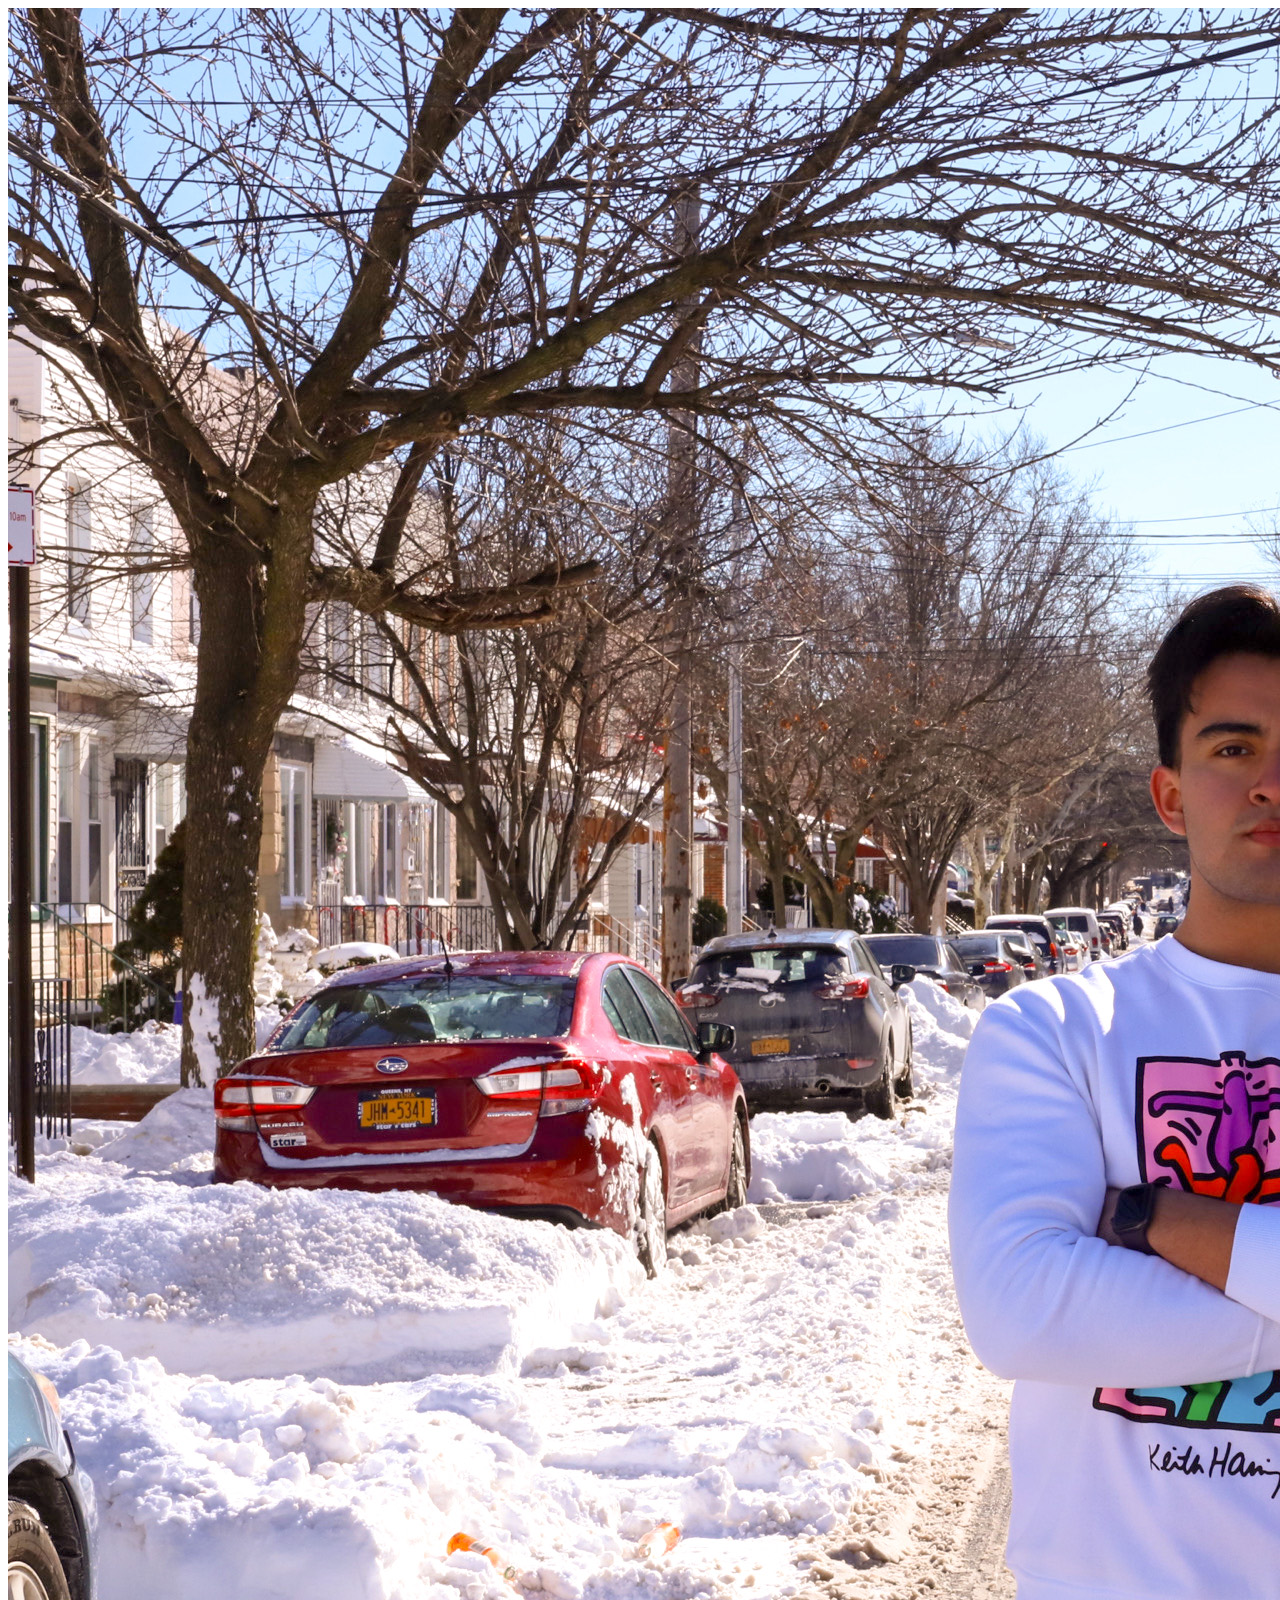
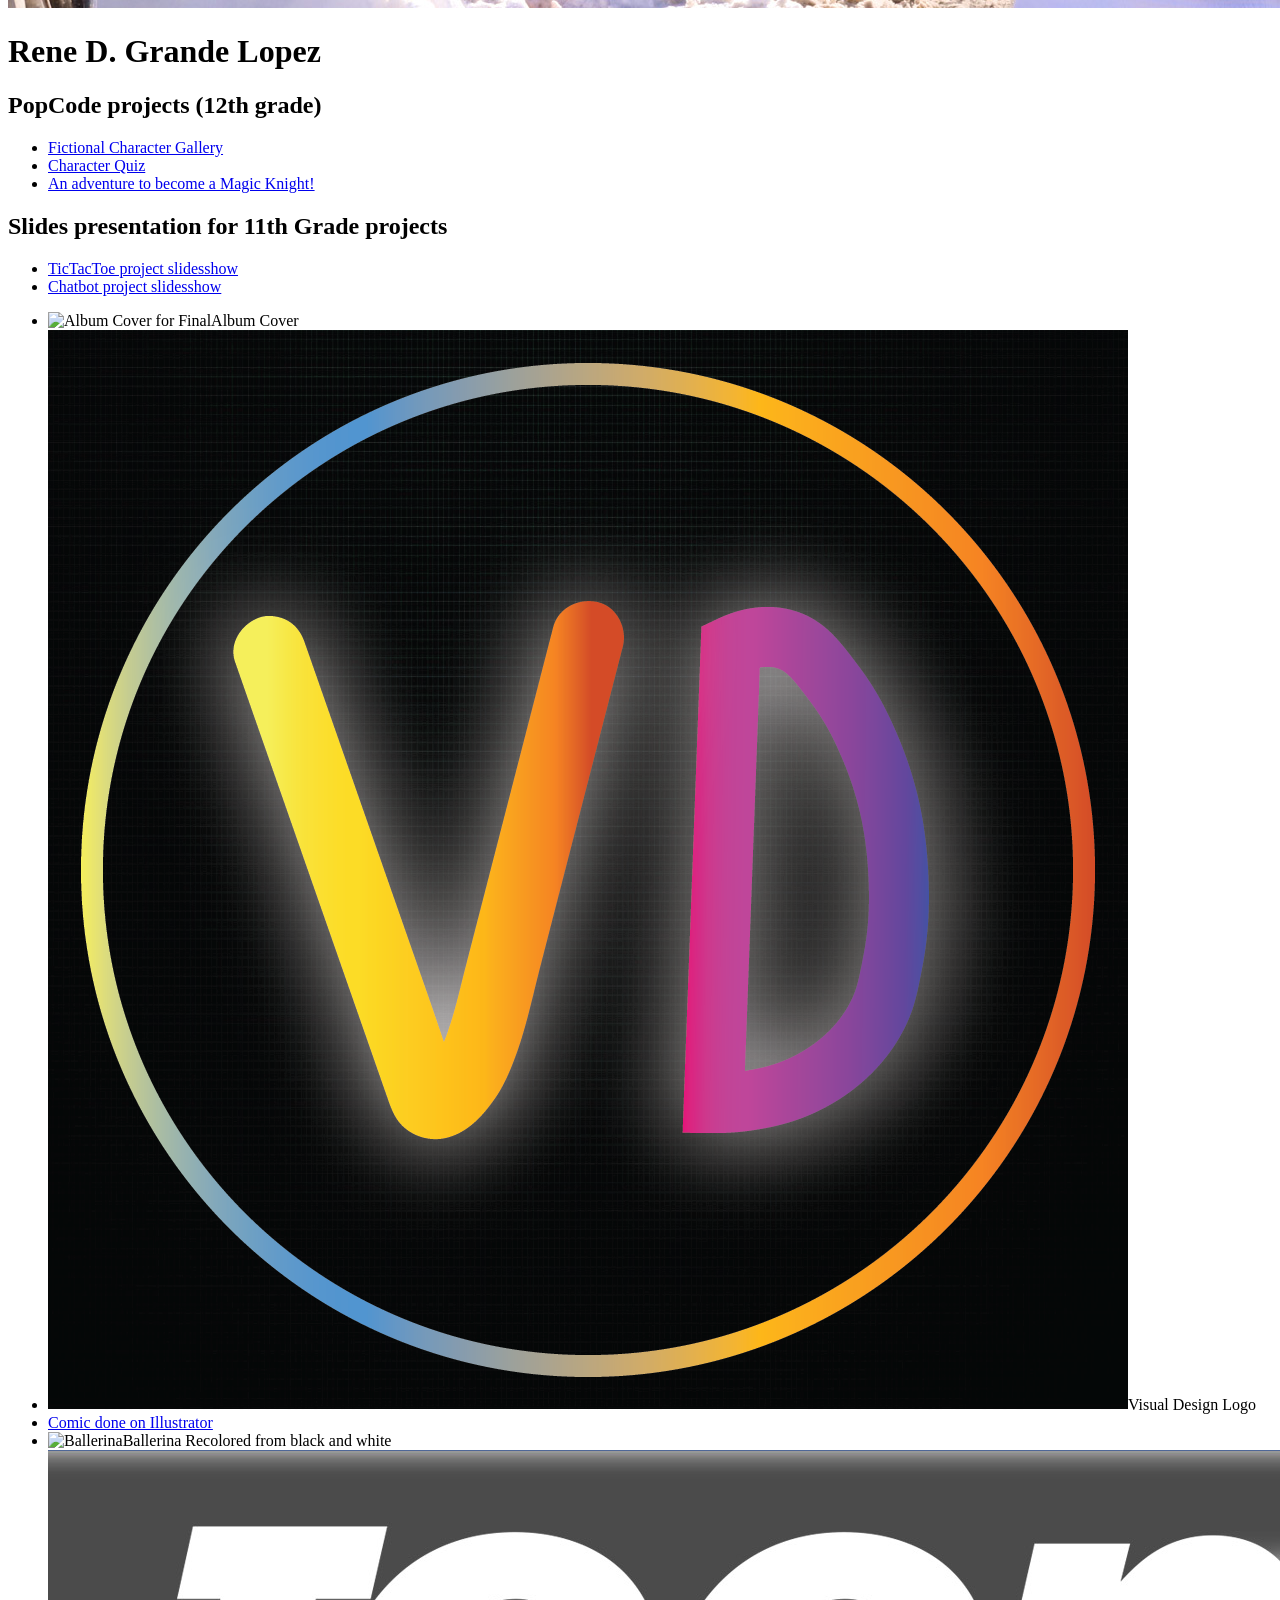
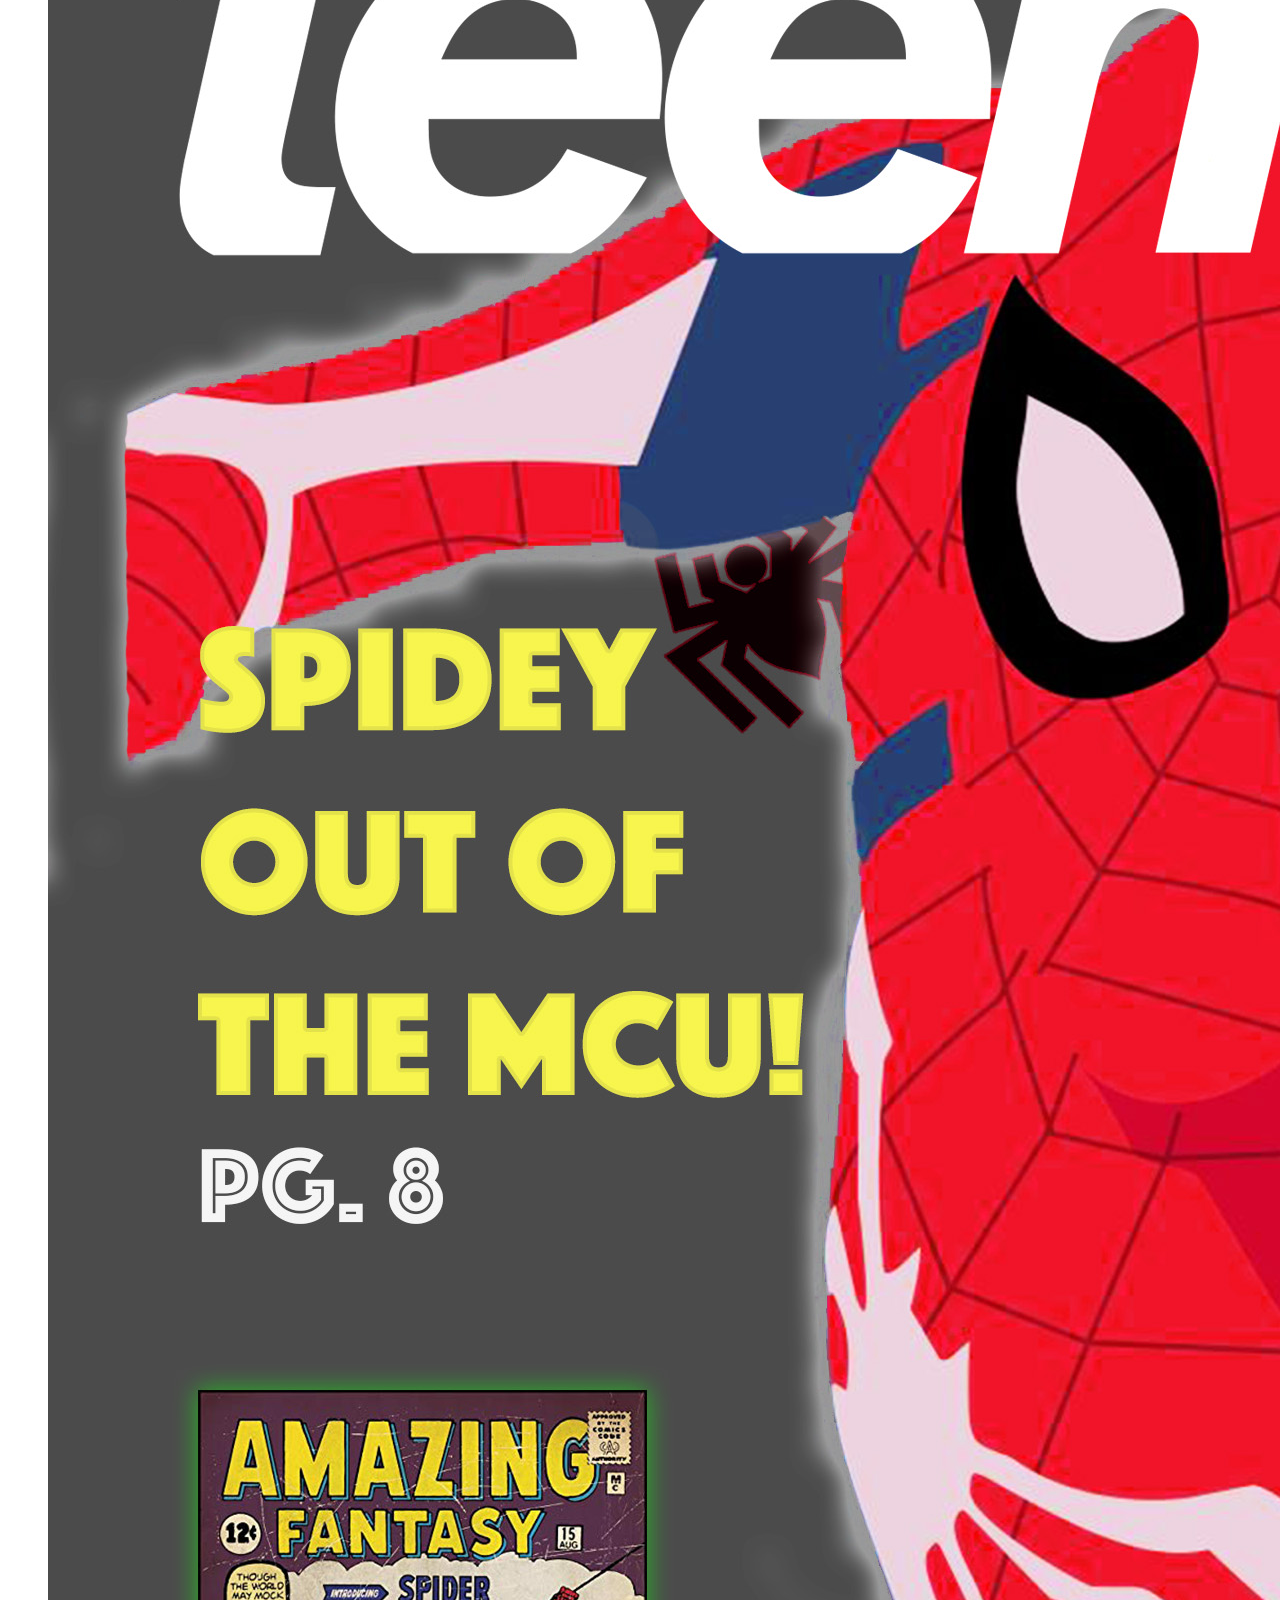
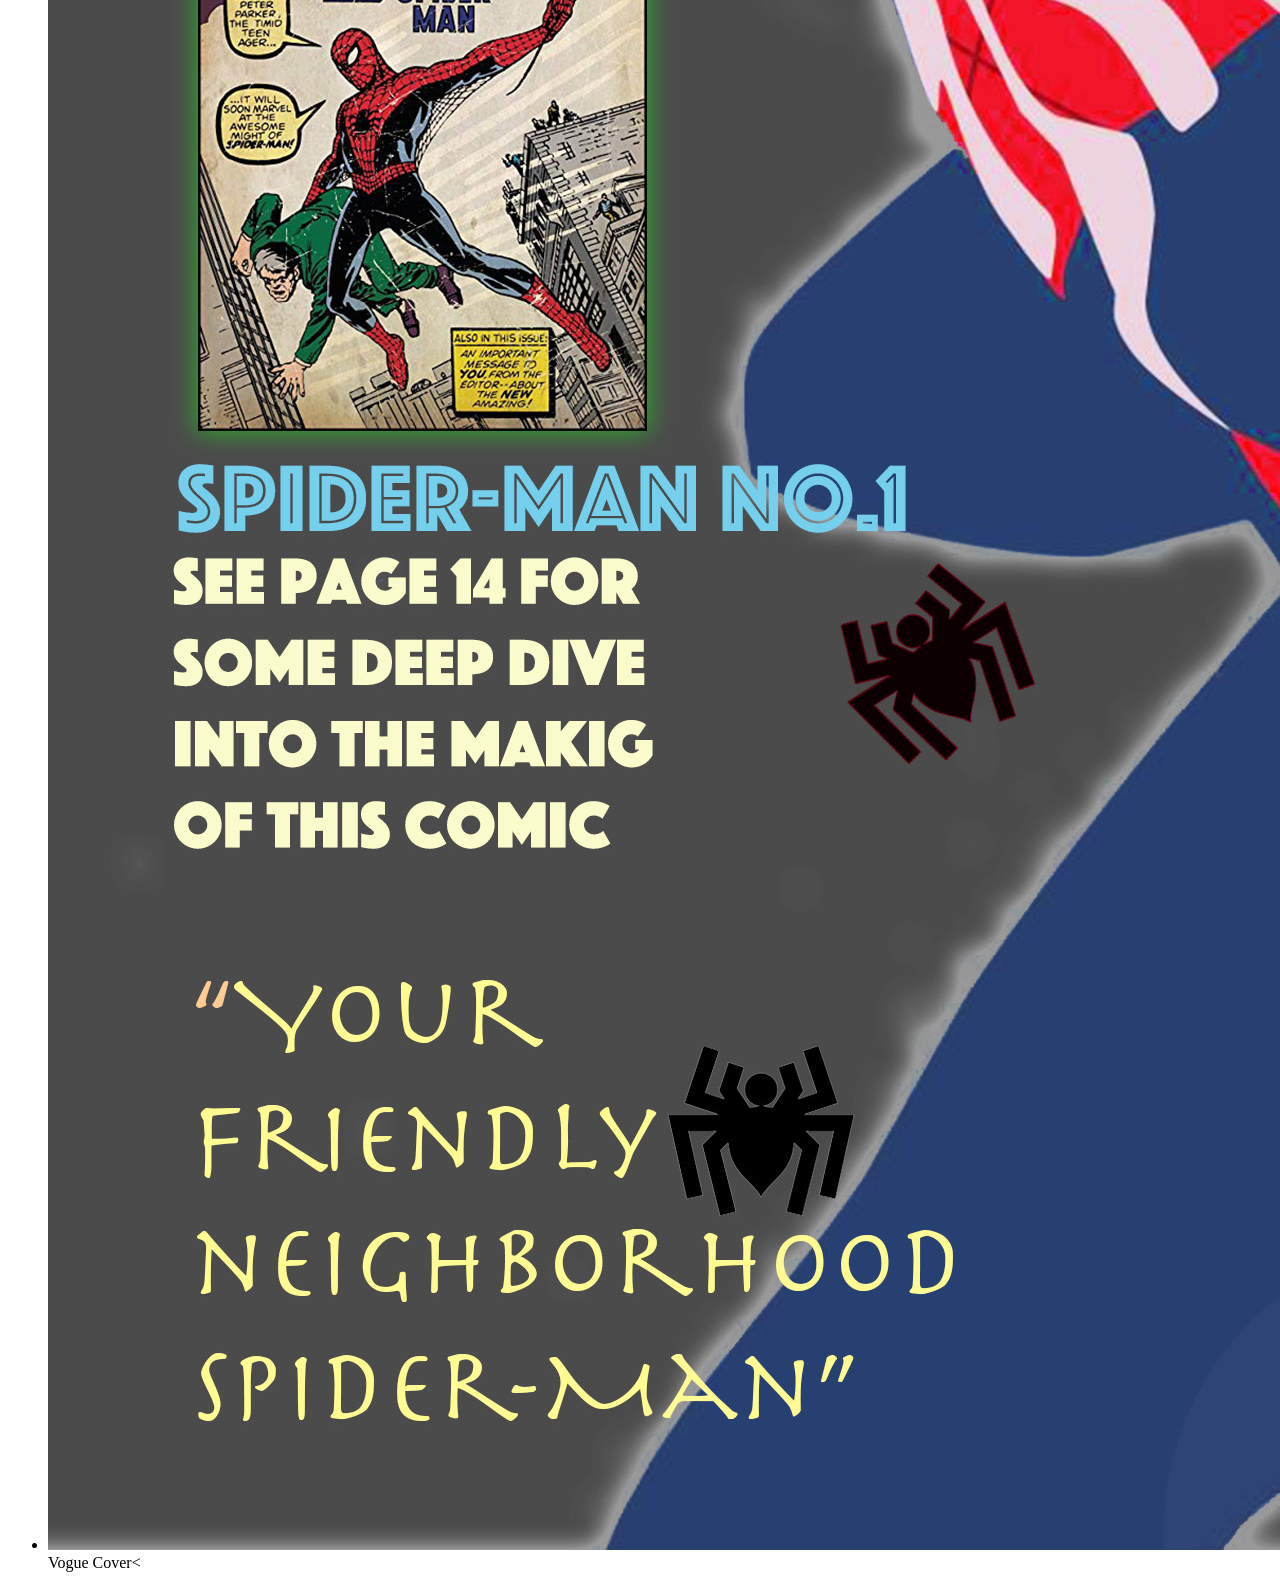
==== index.html @ 525f1979 "Update index.html" ====
<!DOCTYPE html>
<html>
    <head>
        <title>Rene's Page</title>
    </head>
    <body>
    <img src="mepicture.jpg" alt="Profile Picture" title="Rene's Profile picture">
    <h1 class="name" >Rene D. Grande Lopez</h1>
        
    <h2 class="title"> PopCode projects (12th grade)</h2>
        <ul class="senior">
        <li><a class="characterga" href="https://renegra.github.io/Choose-yours" target="_blank">Fictional Character Gallery</a></li>
        <li><a class="quiz" href="https://renegra.github.io/Quiz" target="_blank" >Character Quiz</a></li>
        <li><a class="knight" href="https://renegra.github.io/Becoming-a-Magic-Knight" target="_blank">An adventure to become a Magic Knight!</a></li>
        </ul>
                <h2 class="title2"> Slides presentation for 11th Grade projects</h2>
        <ul class="junior">
            <li class="tictactoe"> <a href="https://docs.google.com/presentation/d/1_PvSkZu8YPKrfBCCKJByyESct7gOE3K5gCRawrXVl4o/edit#slide=id.p"> TicTacToe project slidesshow</a></li>
             <li class="chatbot"> <a href="https://docs.google.com/presentation/d/1r46-Fgymc89Pl5FHG8bIX-vIghypXhYqIQqaU1FU840/edit#slide=id.p"> Chatbot project slidesshow</a></li>
                </ul>
        
        <ul class="sophomore"> 
            <li class="albumco"> <img class="album" src="Final project.pdf" alt="Album Cover for Final" title="Album Cover">Album Cover</li>
            <li class="illustra"> <img class="album" src="Grande Rene Illustratior-01.png" alt="Illustrator Logo" title="Logo for Visual Design">Visual Design Logo</li>
            <li class="comic"> <a class="comicpdf" href="https://github.com/ReneGra/renegra.github.io/blob/main/GrandeReneComic.pdf">Comic done on Illustrator</a></li>
            <li class="ballerina"> <img class="balle" src="Grande_Rene_Ballerina.psd" alt="Ballerina" title="Ballerina recolor">Ballerina Recolored from black and white</li>
            <li class="vogue"> <img class="spidey" src="Grande_Rene_Draft1.jpg" alt="Spidey Cover" title="Vogue Cover">Vogue Cover<</li>    
            
    </body>
</html>
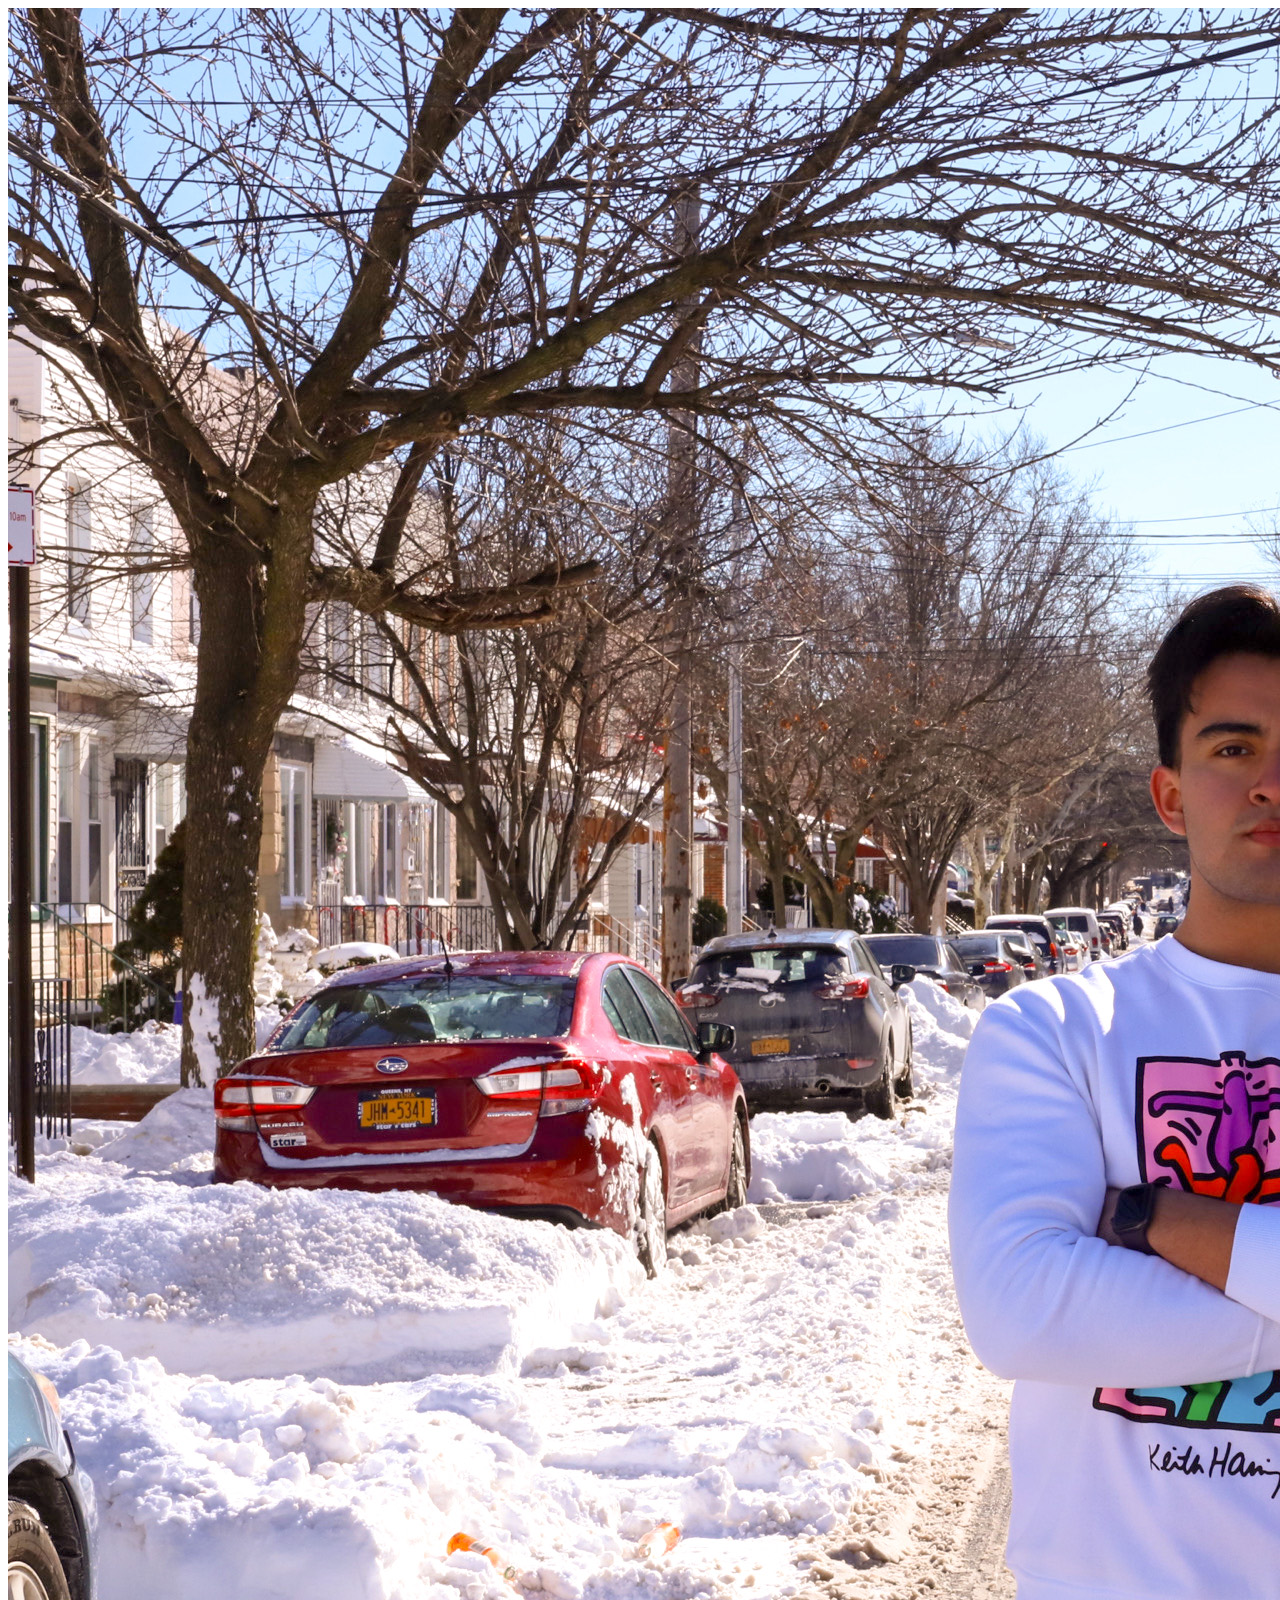
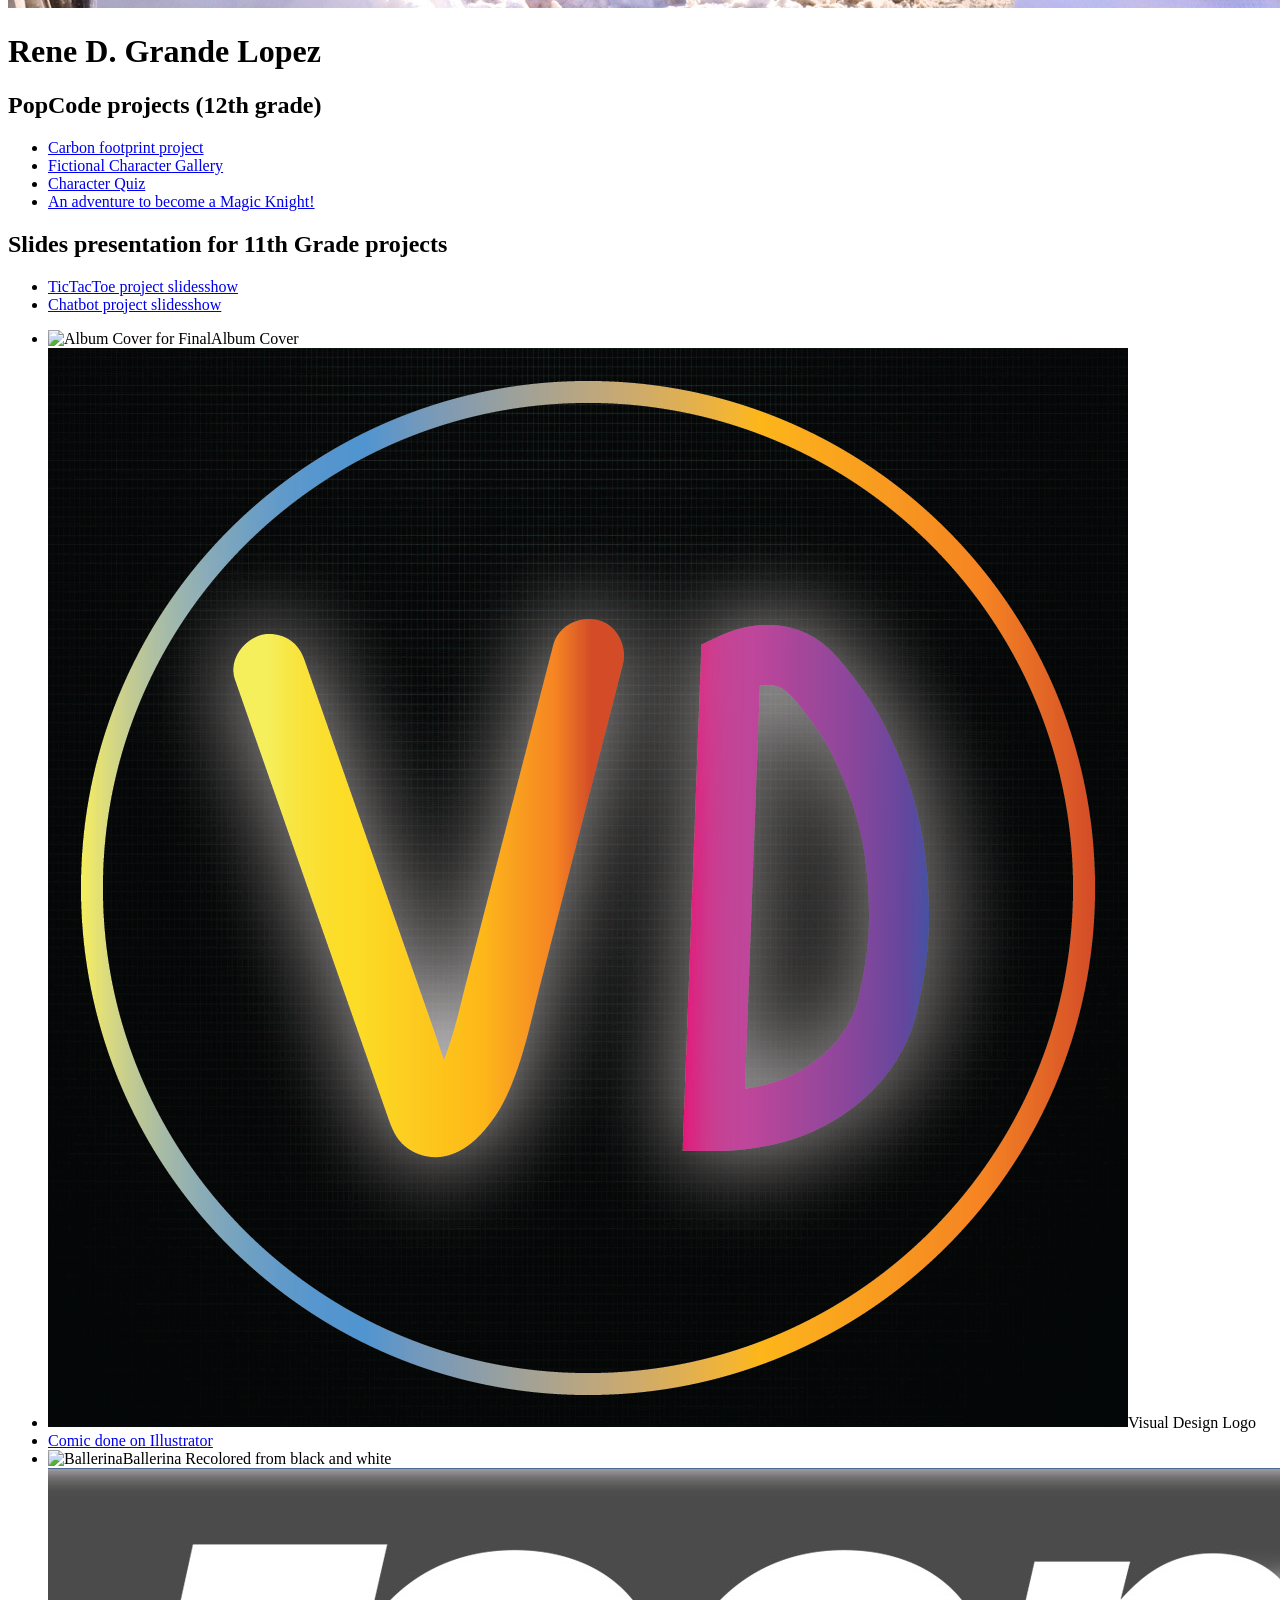
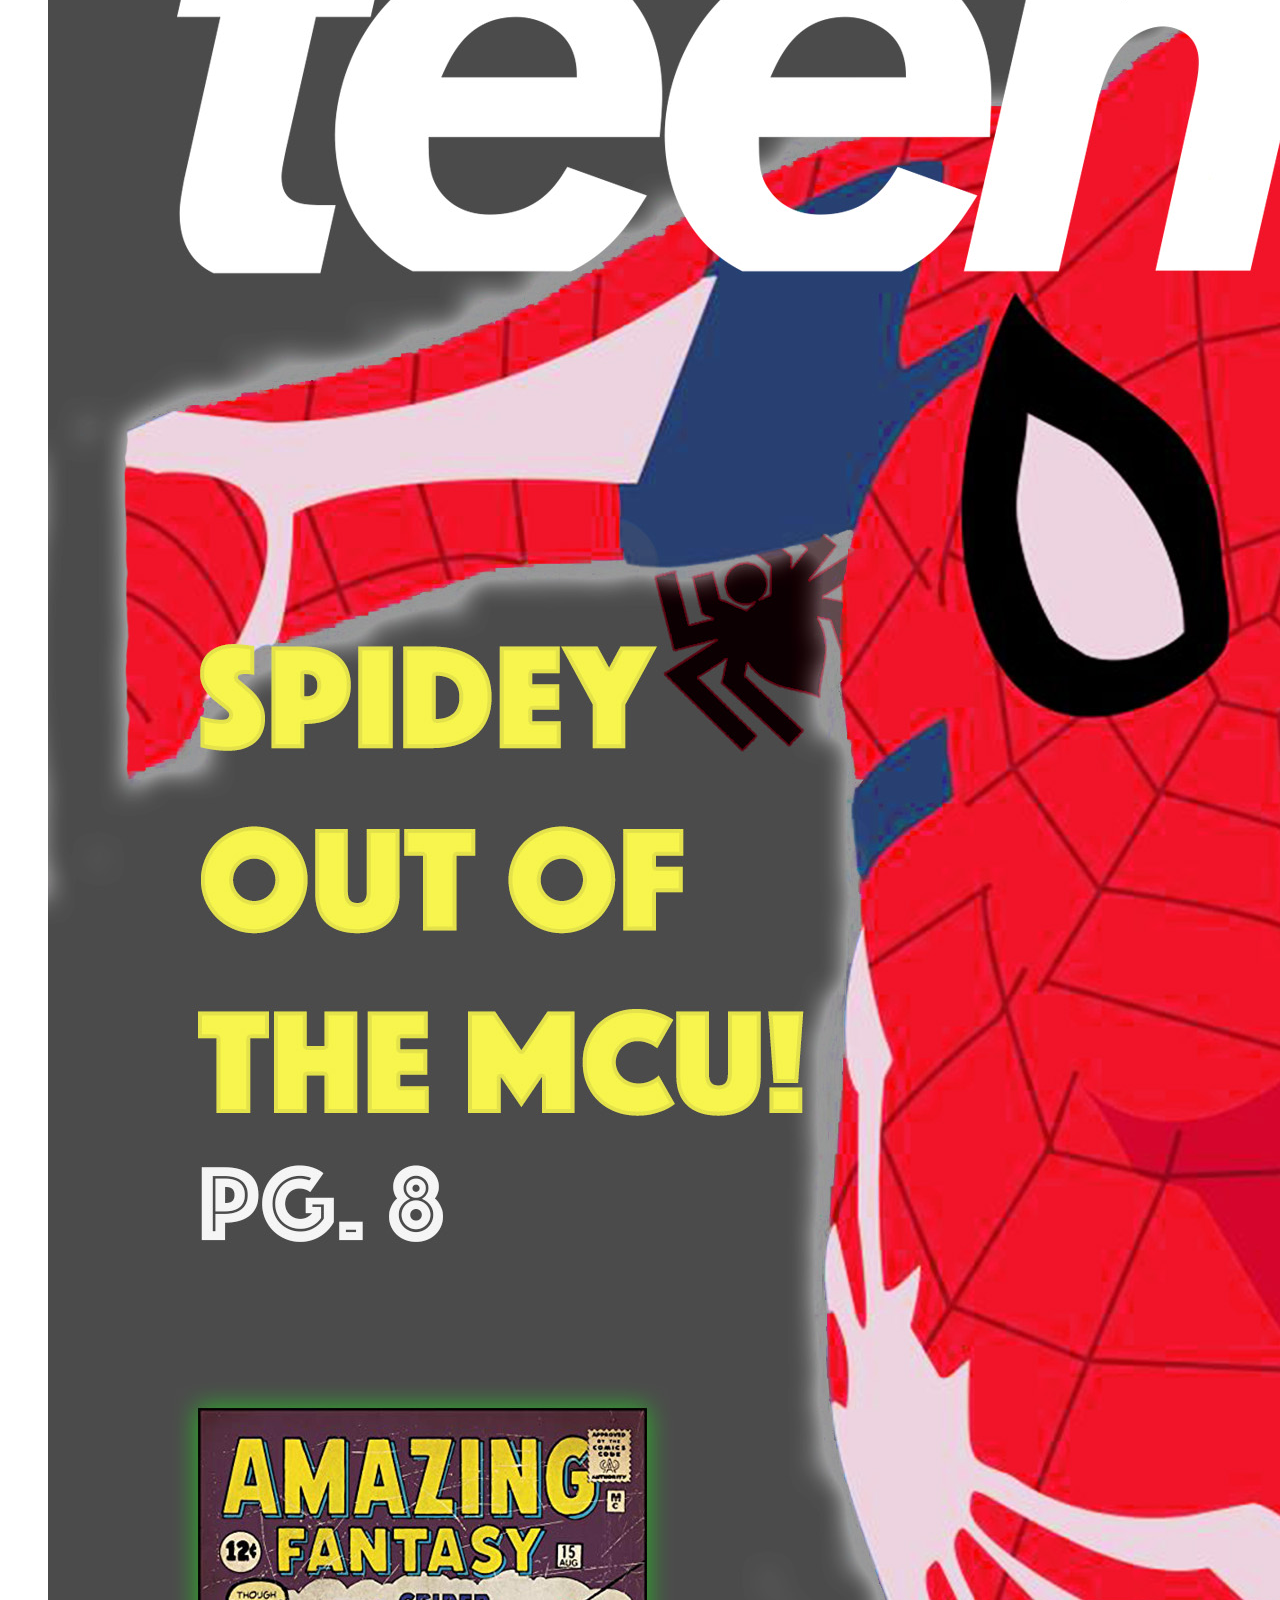
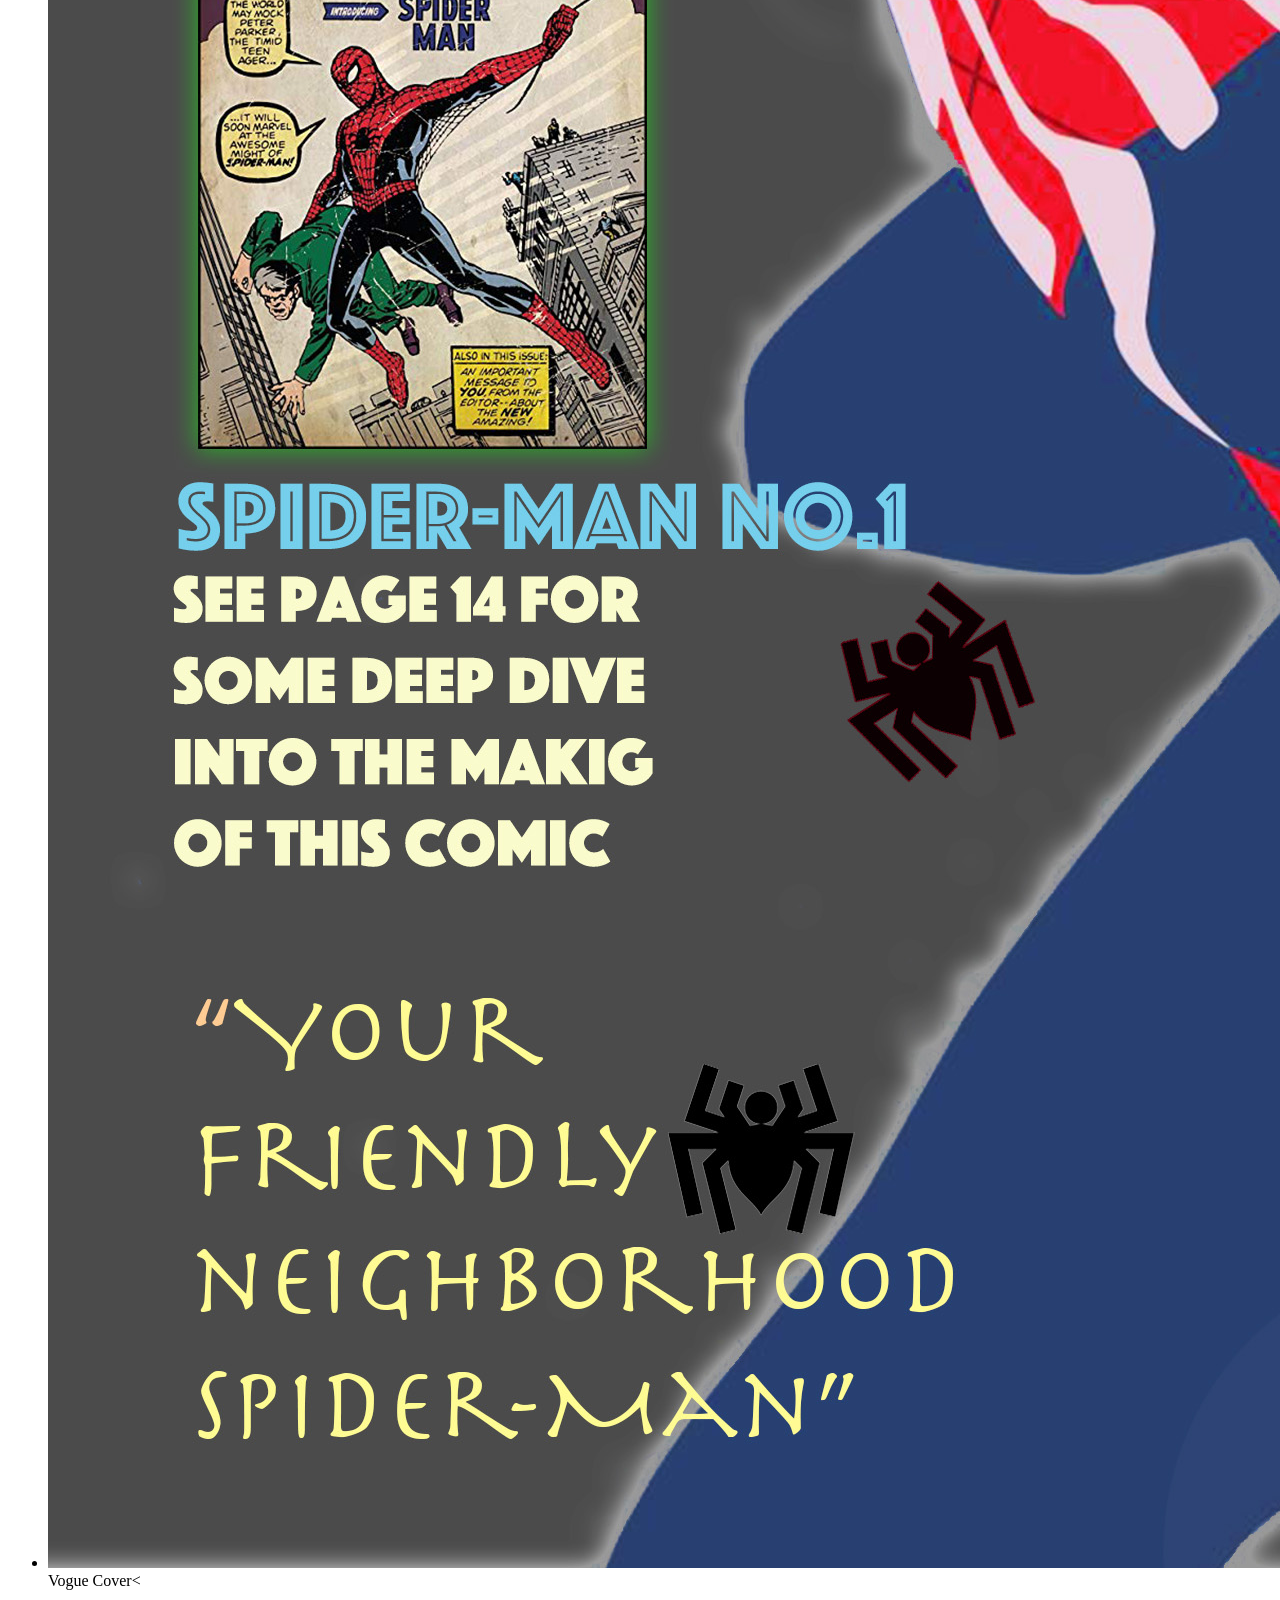
==== commit 1b7b9298: "Update index.html" ====
--- a/index.html
+++ b/index.html
@@ -10,6 +10,7 @@
         
     <h2 class="title"> PopCode projects (12th grade)</h2>
         <ul class="senior">
+        <li><a class="glitchmain" href="https://renegra.github.io/Glitch-Main" target="_blank">Carbon footprint project</a></li>
         <li><a class="characterga" href="https://renegra.github.io/Choose-yours" target="_blank">Fictional Character Gallery</a></li>
         <li><a class="quiz" href="https://renegra.github.io/Quiz" target="_blank" >Character Quiz</a></li>
         <li><a class="knight" href="https://renegra.github.io/Becoming-a-Magic-Knight" target="_blank">An adventure to become a Magic Knight!</a></li>
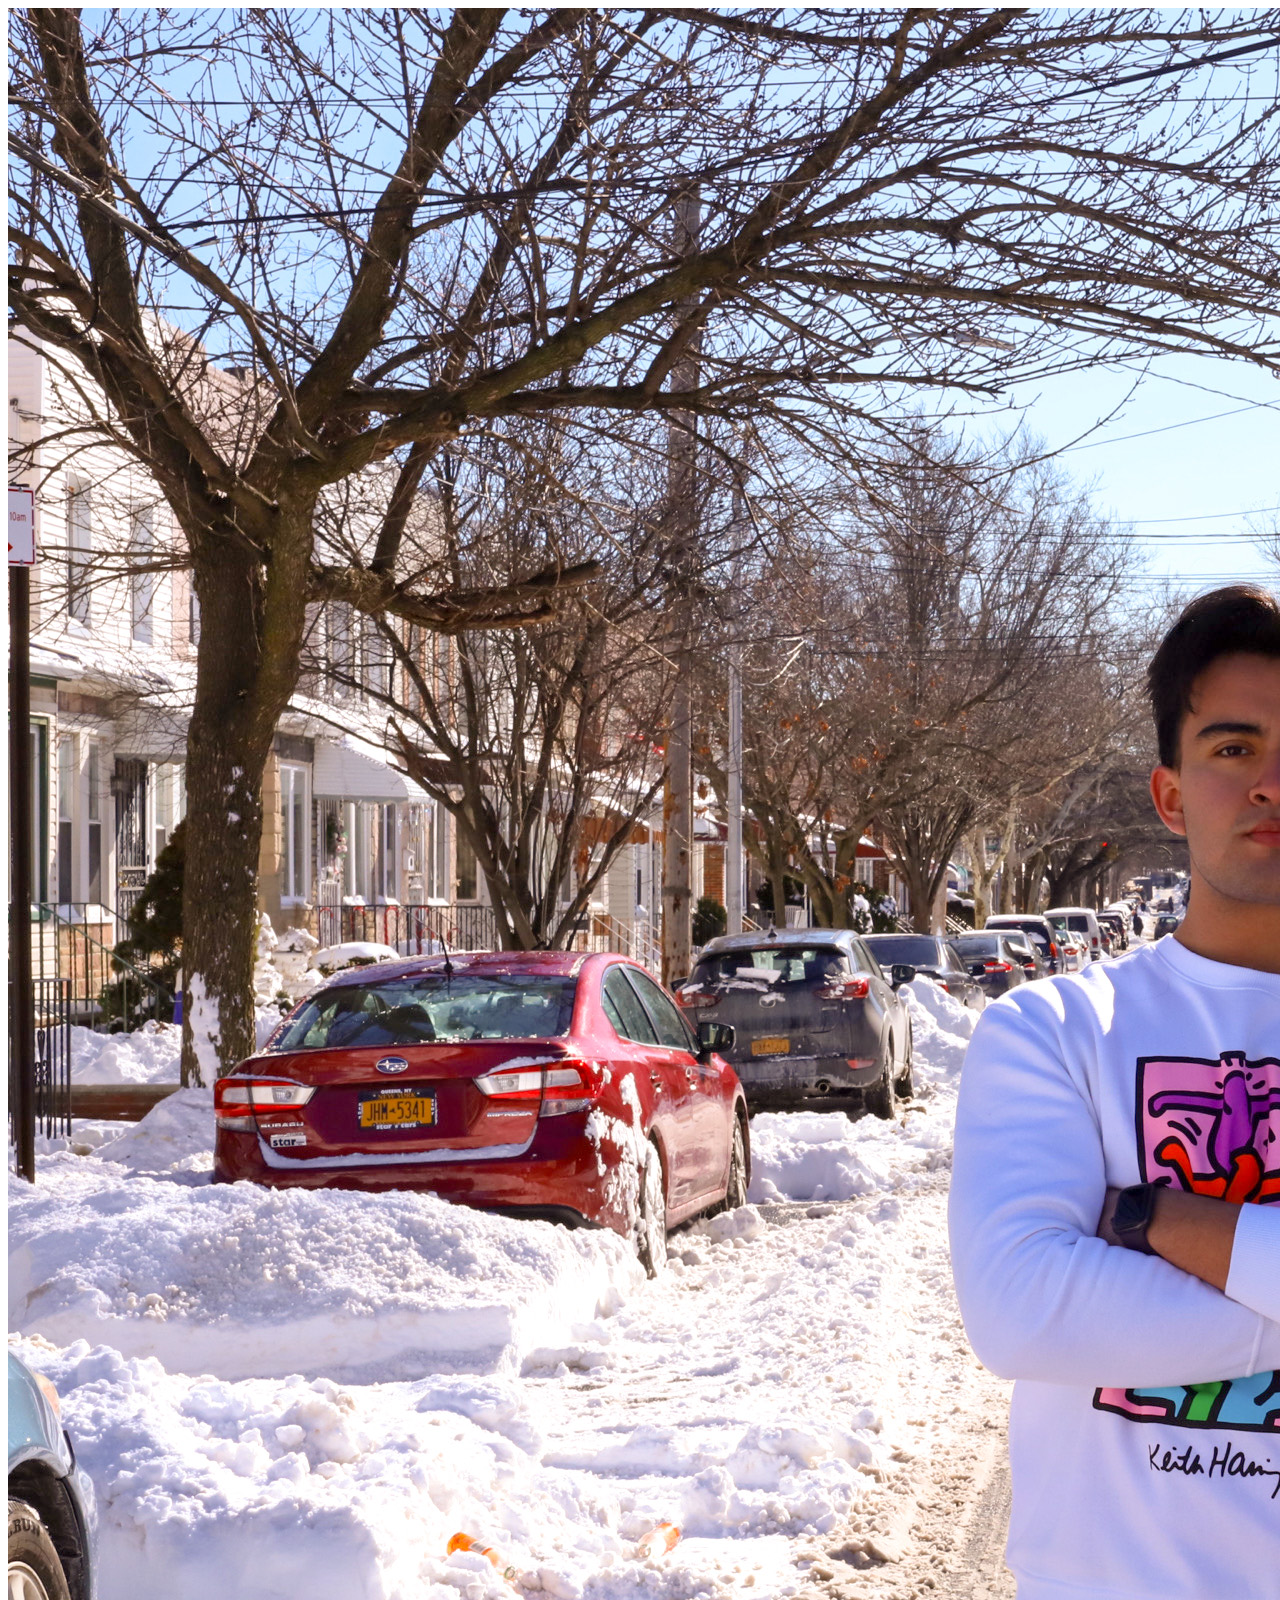
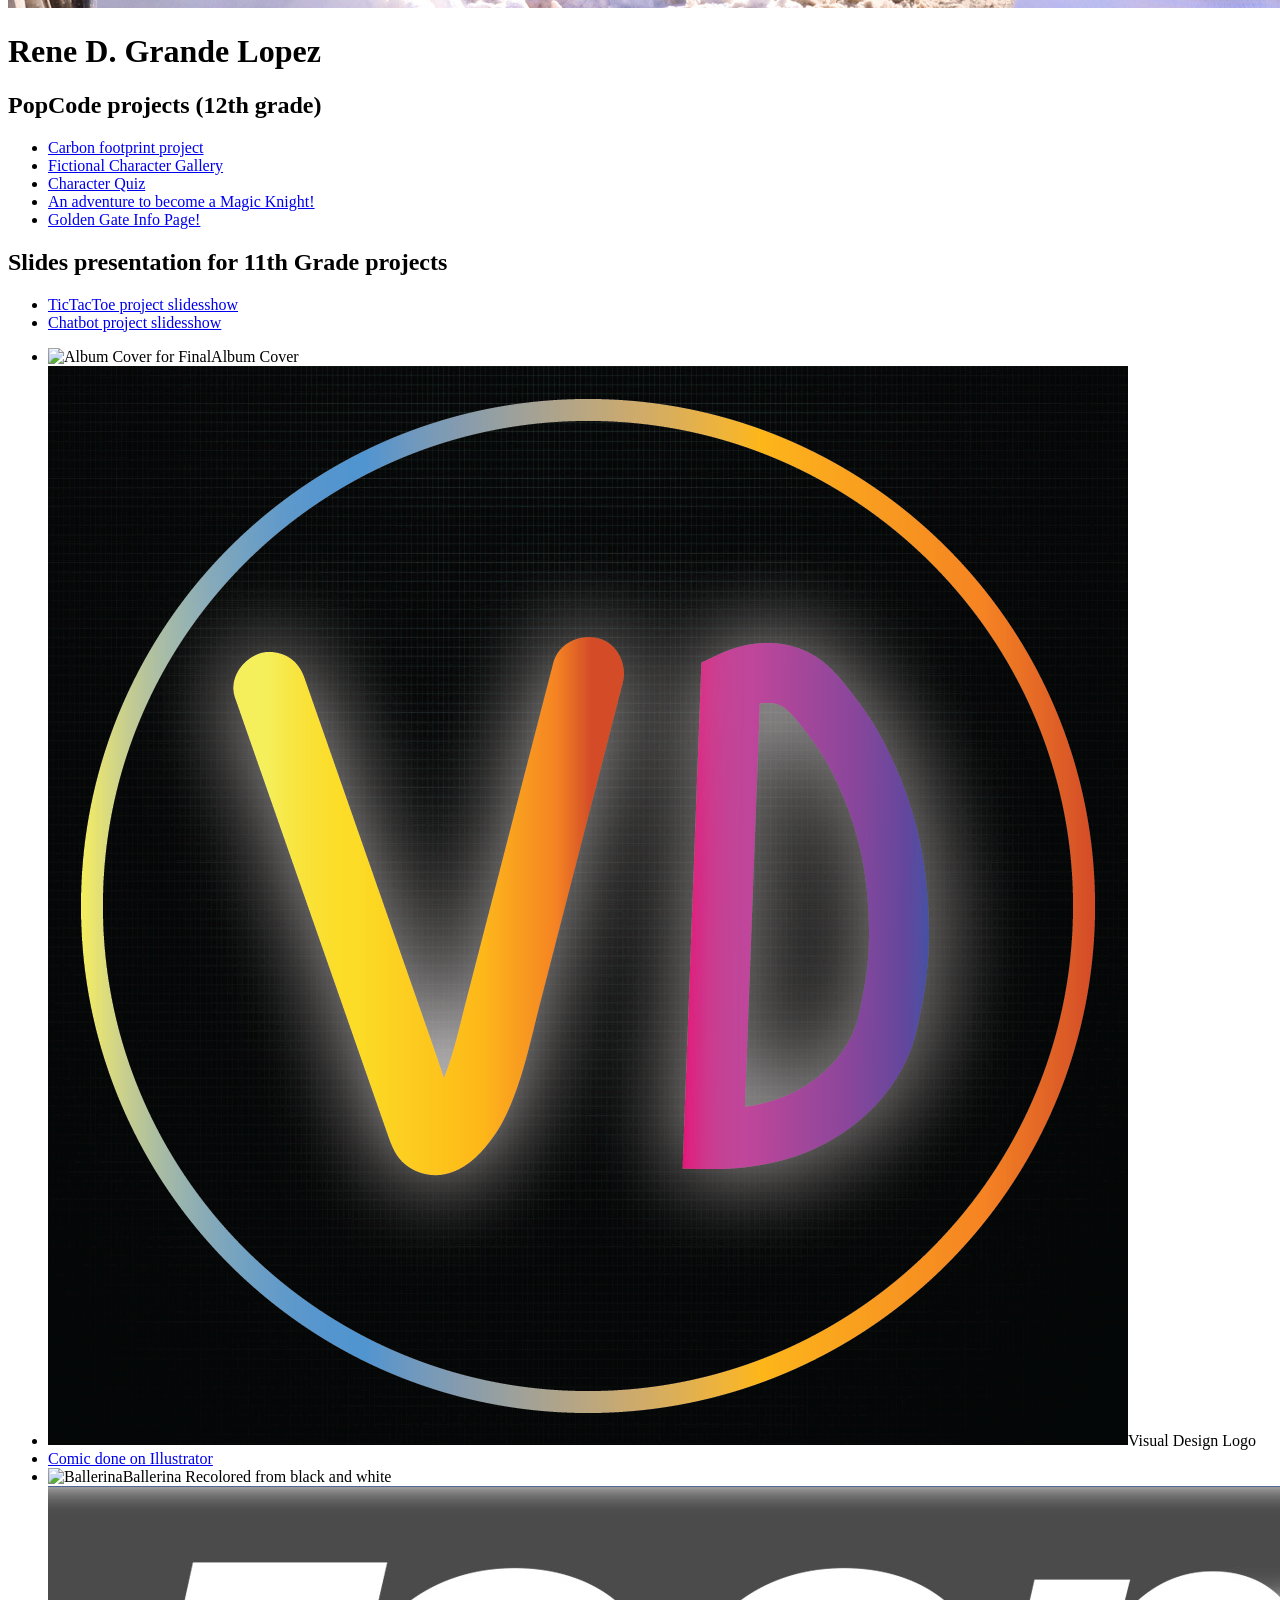
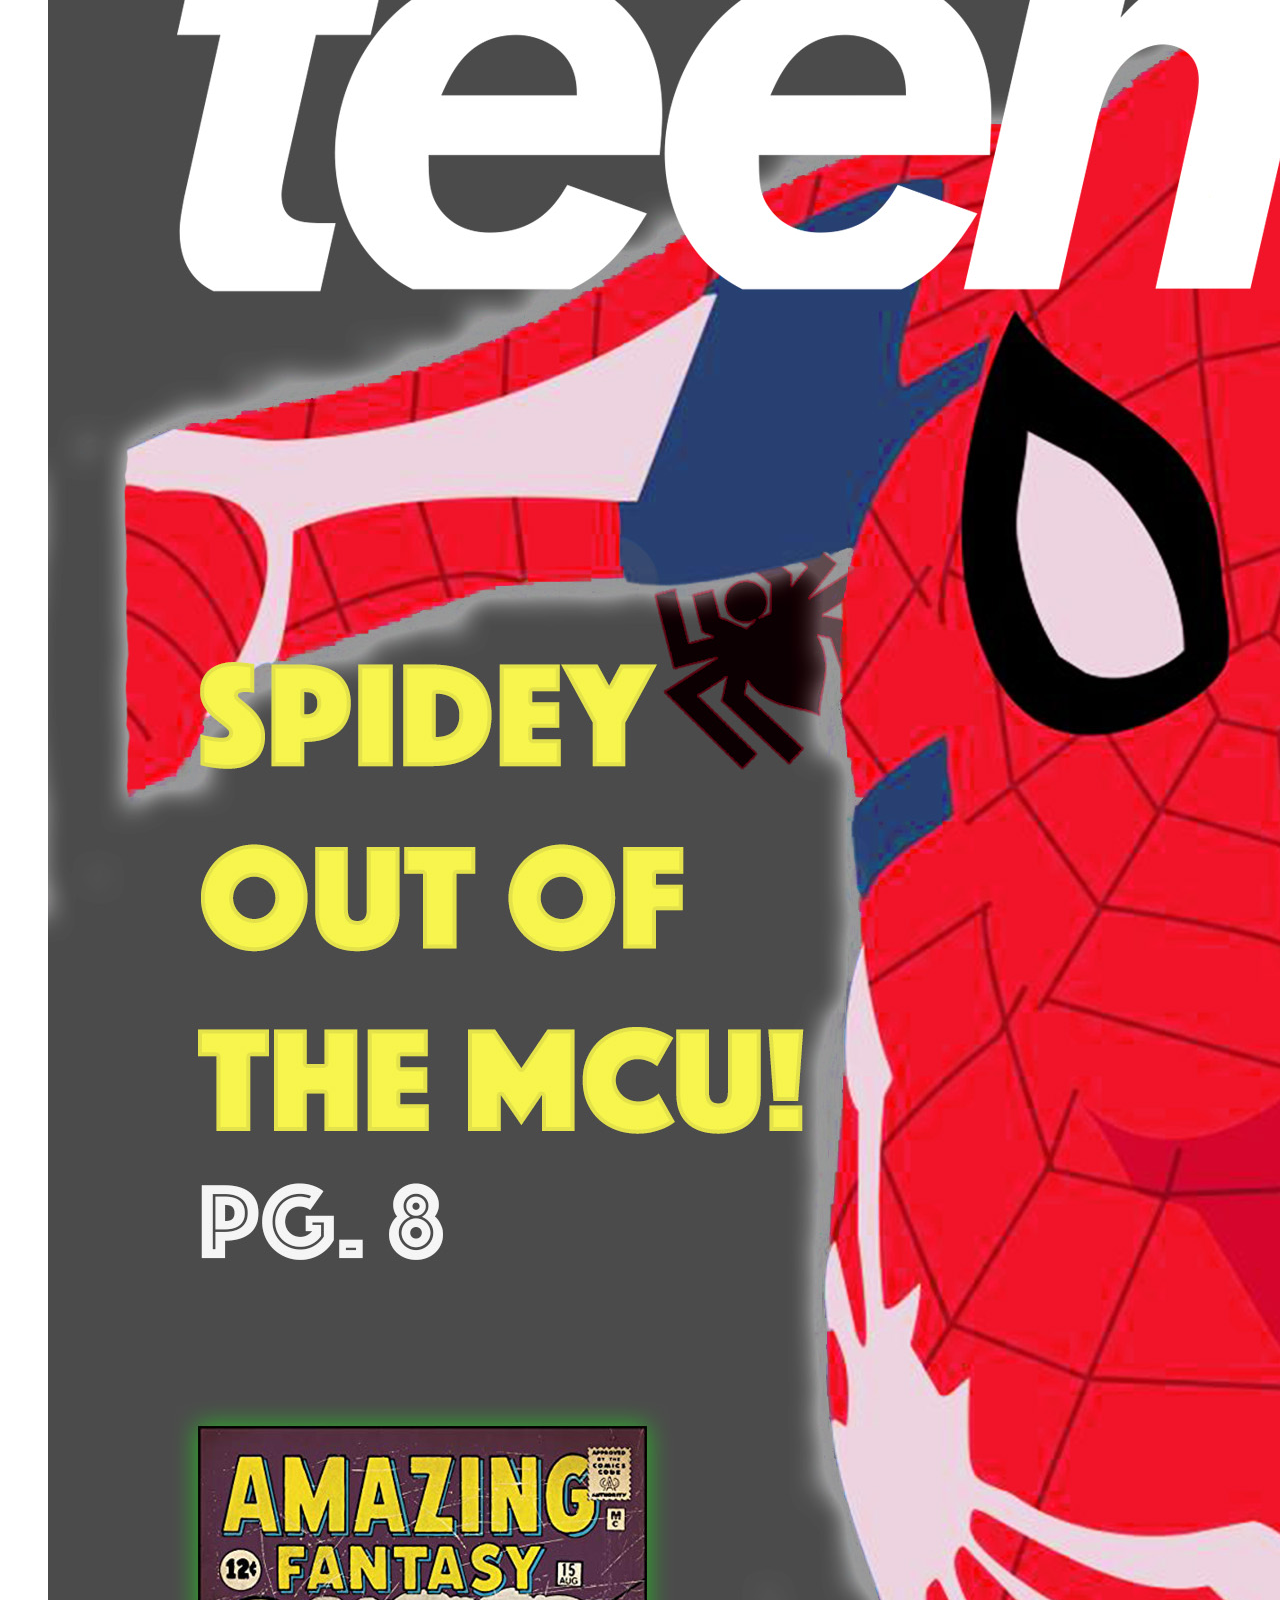
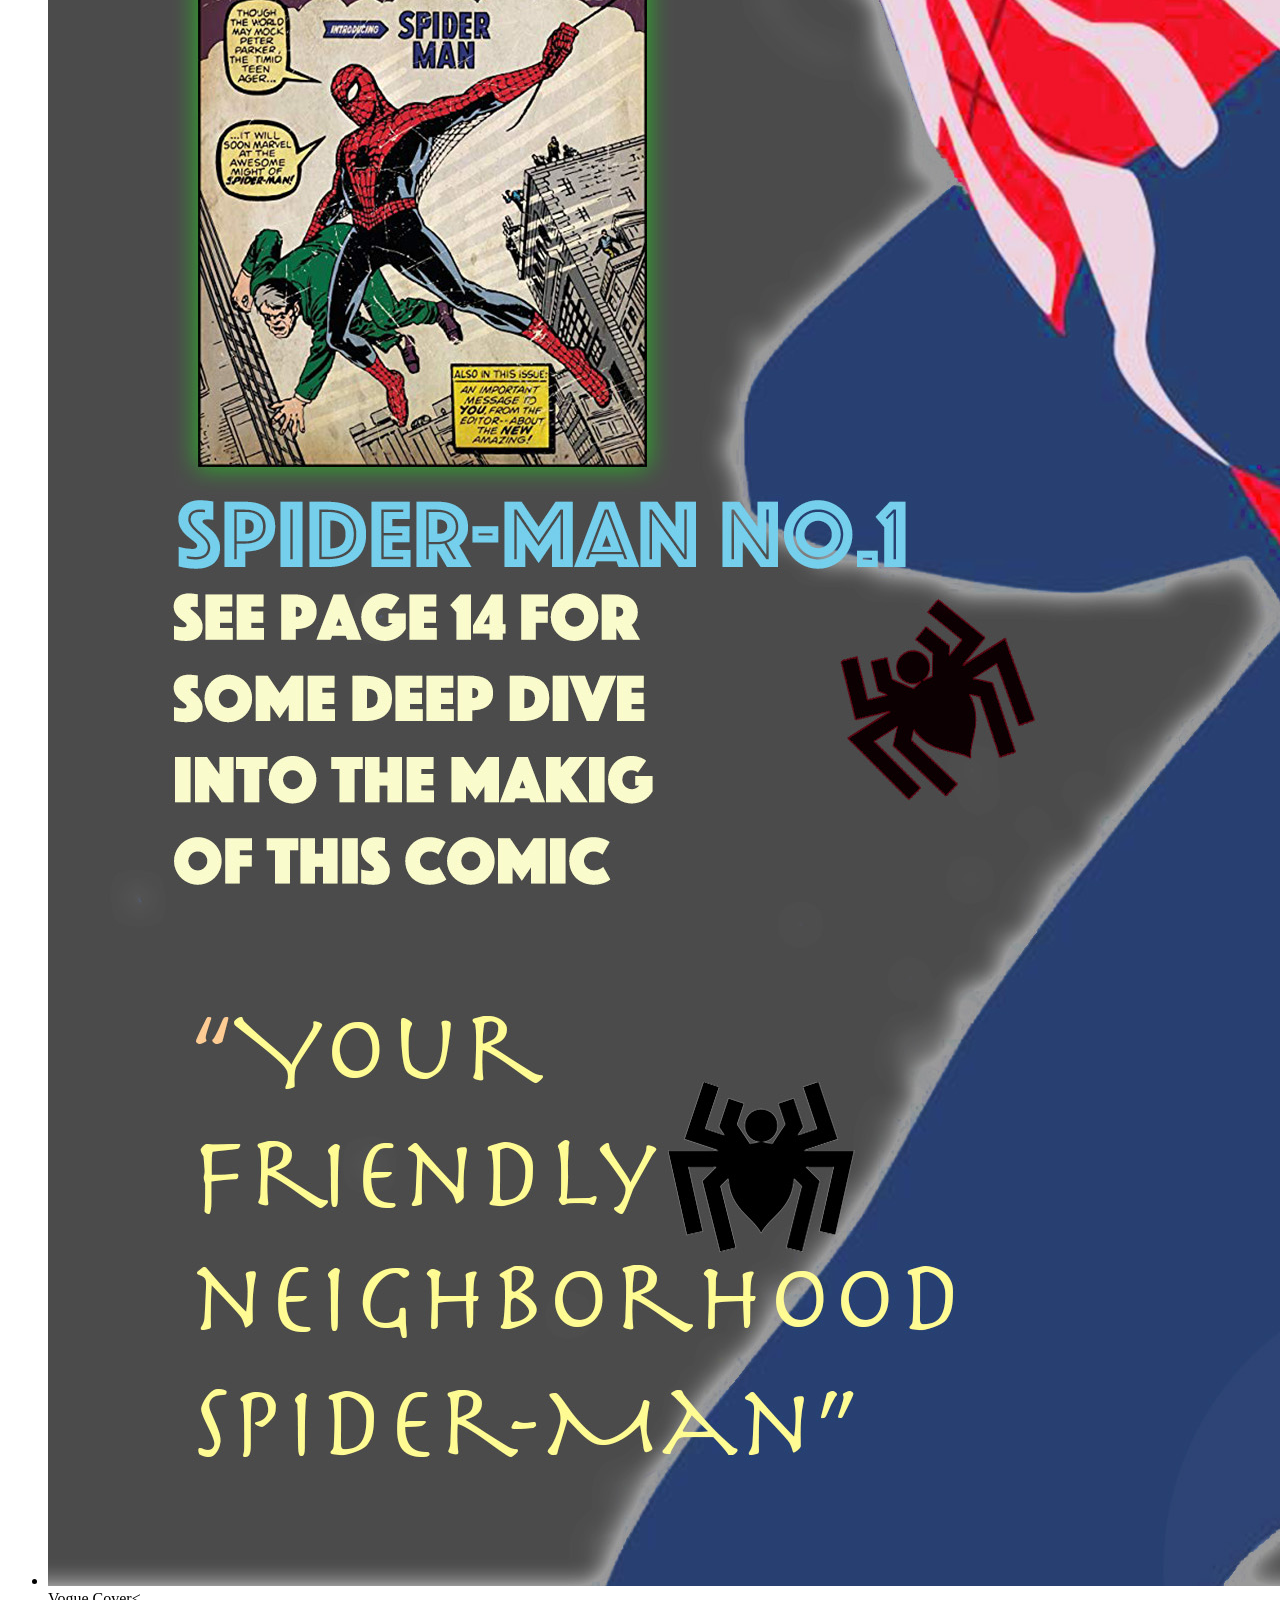
==== commit 5e45251e: "Update index.html" ====
--- a/index.html
+++ b/index.html
@@ -14,6 +14,7 @@
         <li><a class="characterga" href="https://renegra.github.io/Choose-yours" target="_blank">Fictional Character Gallery</a></li>
         <li><a class="quiz" href="https://renegra.github.io/Quiz" target="_blank" >Character Quiz</a></li>
         <li><a class="knight" href="https://renegra.github.io/Becoming-a-Magic-Knight" target="_blank">An adventure to become a Magic Knight!</a></li>
+        <li><a class="gate" href="https://github.com/ReneGra/goldengaterene.github.io.git" target="_blank"> Golden Gate Info Page!</a></li>
         </ul>
                 <h2 class="title2"> Slides presentation for 11th Grade projects</h2>
         <ul class="junior">
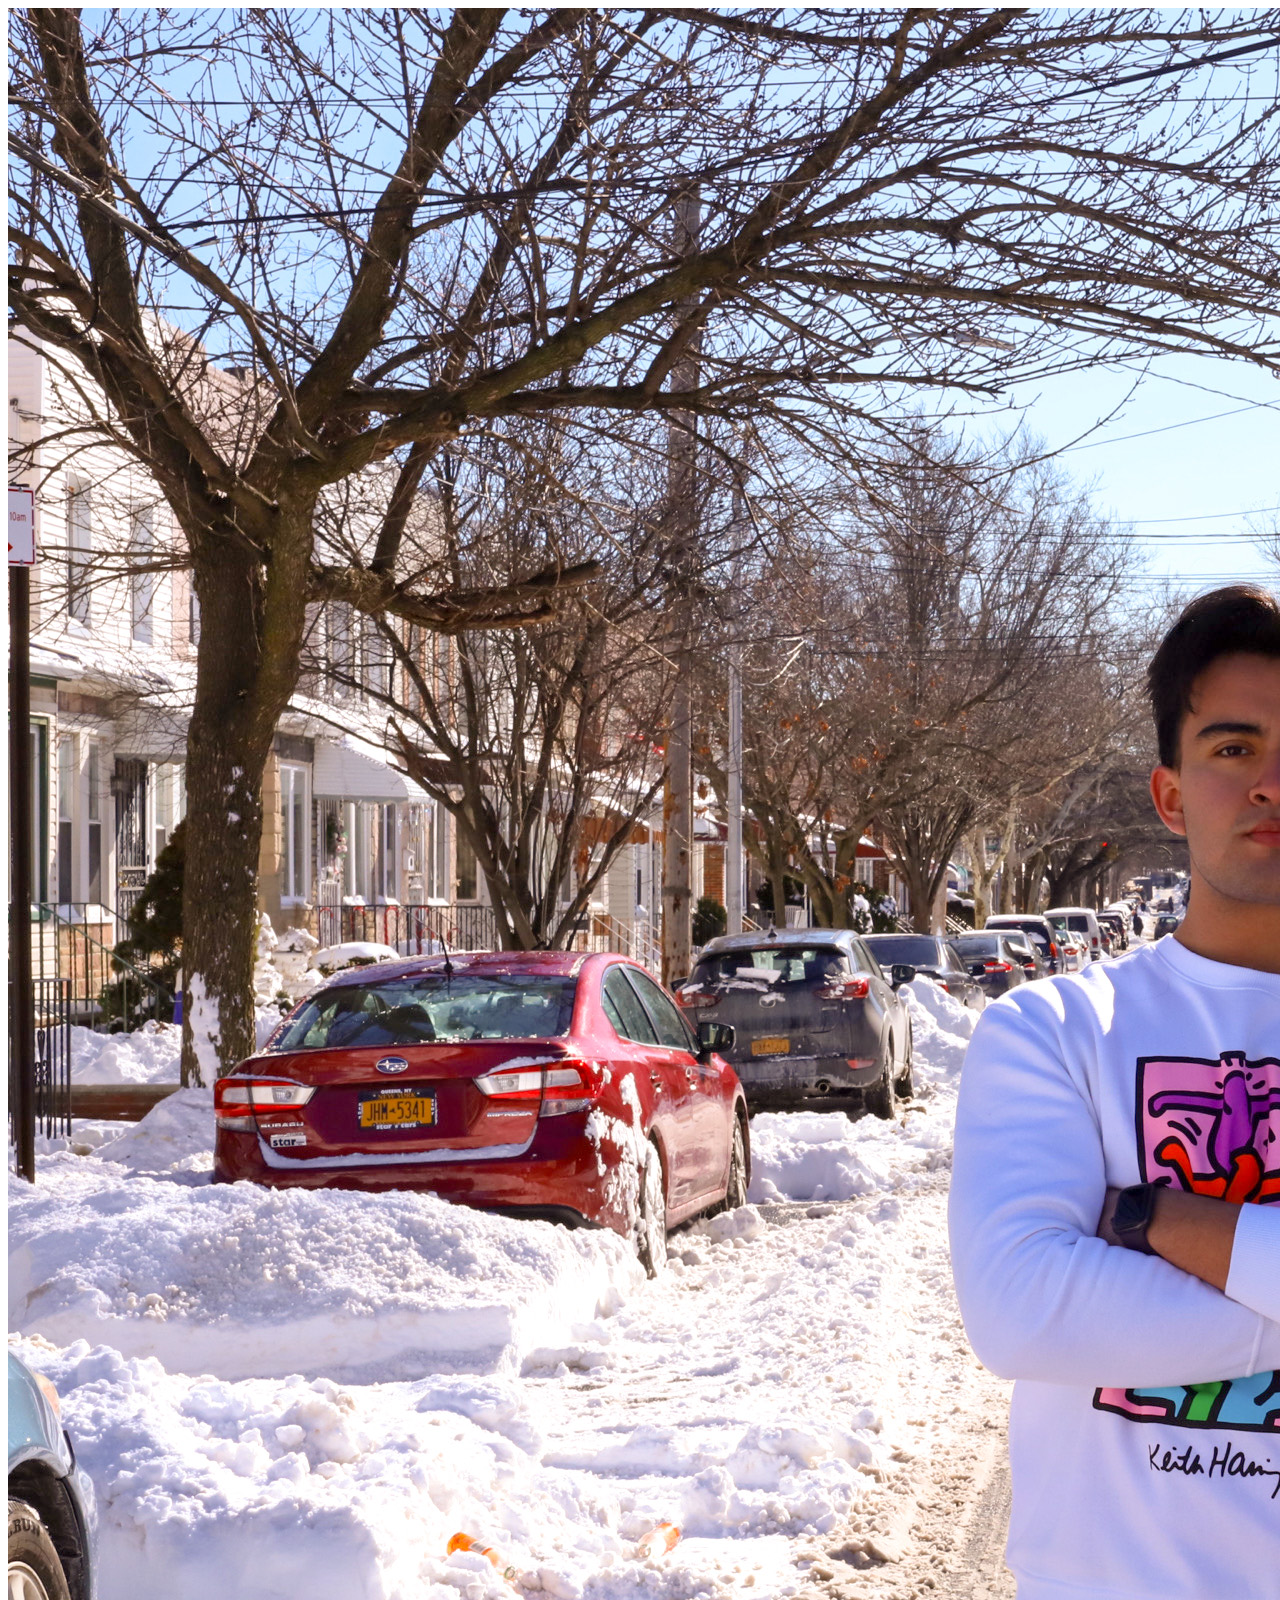
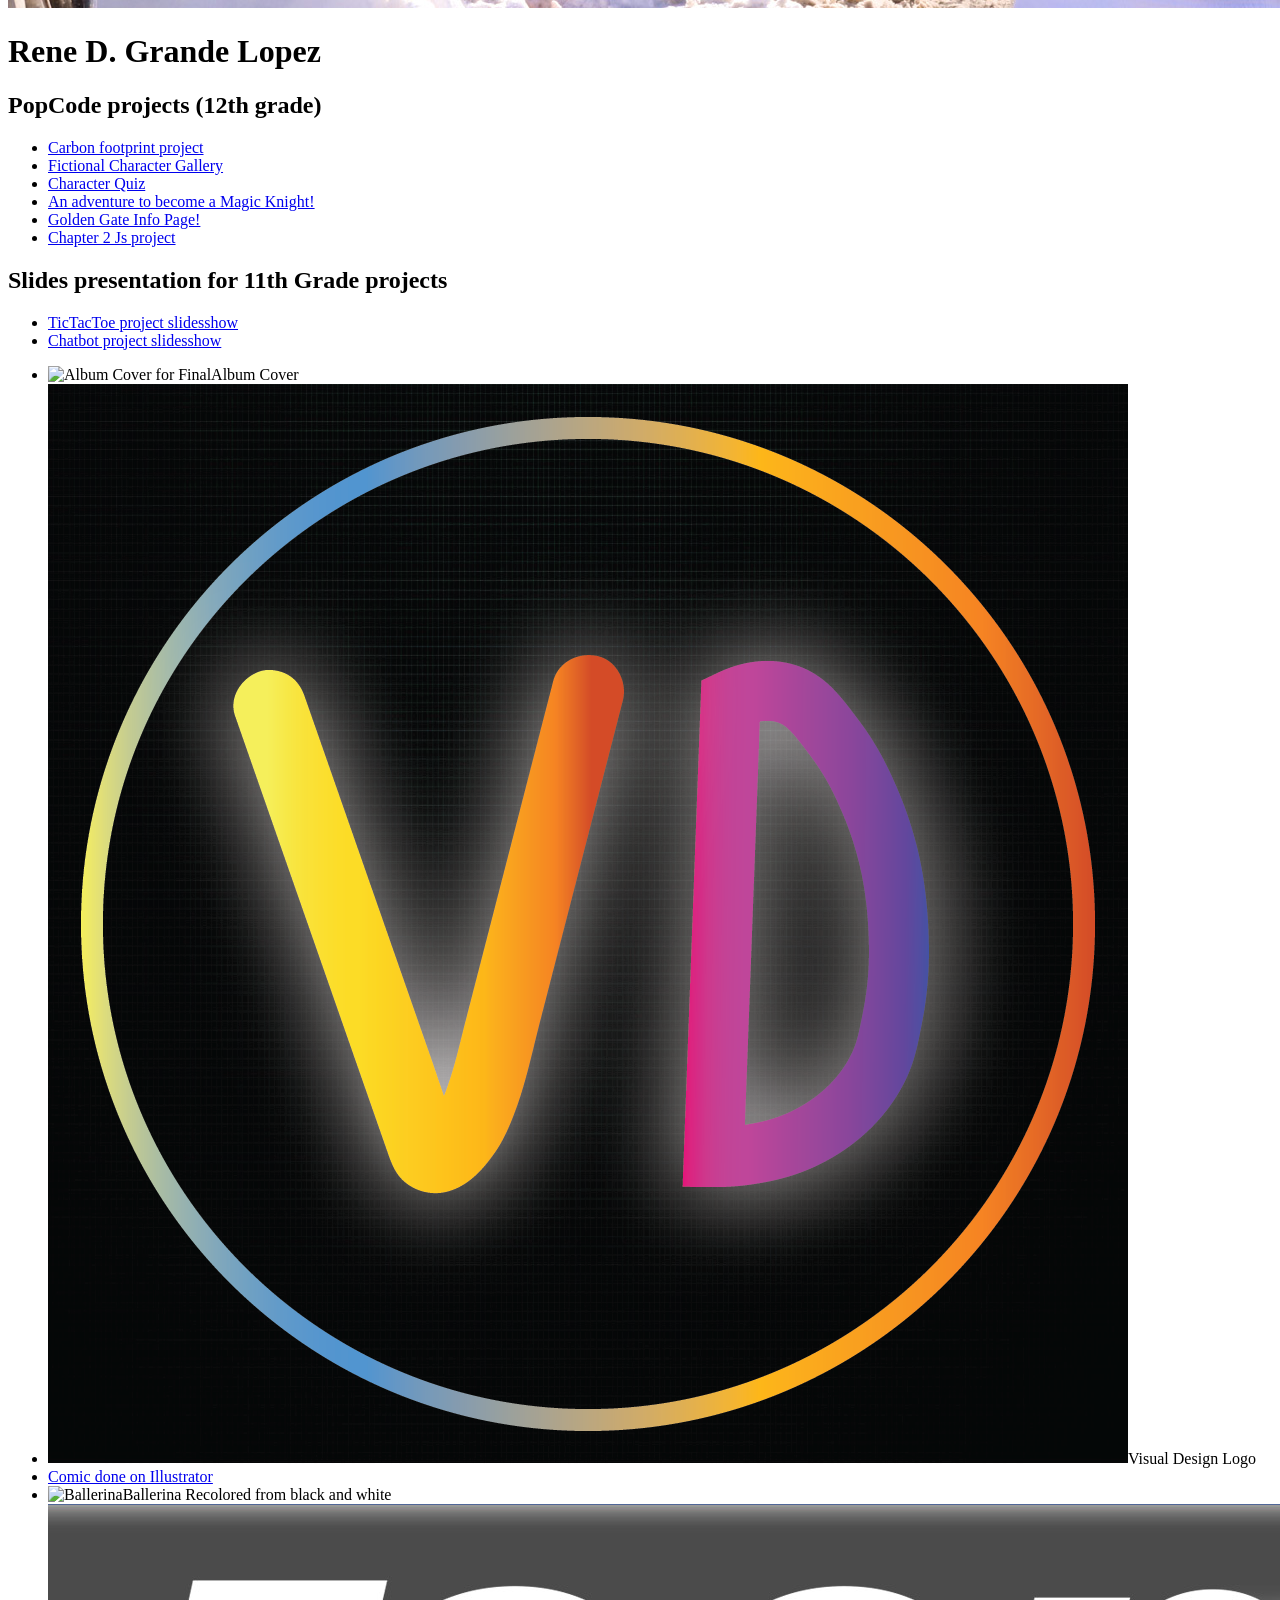
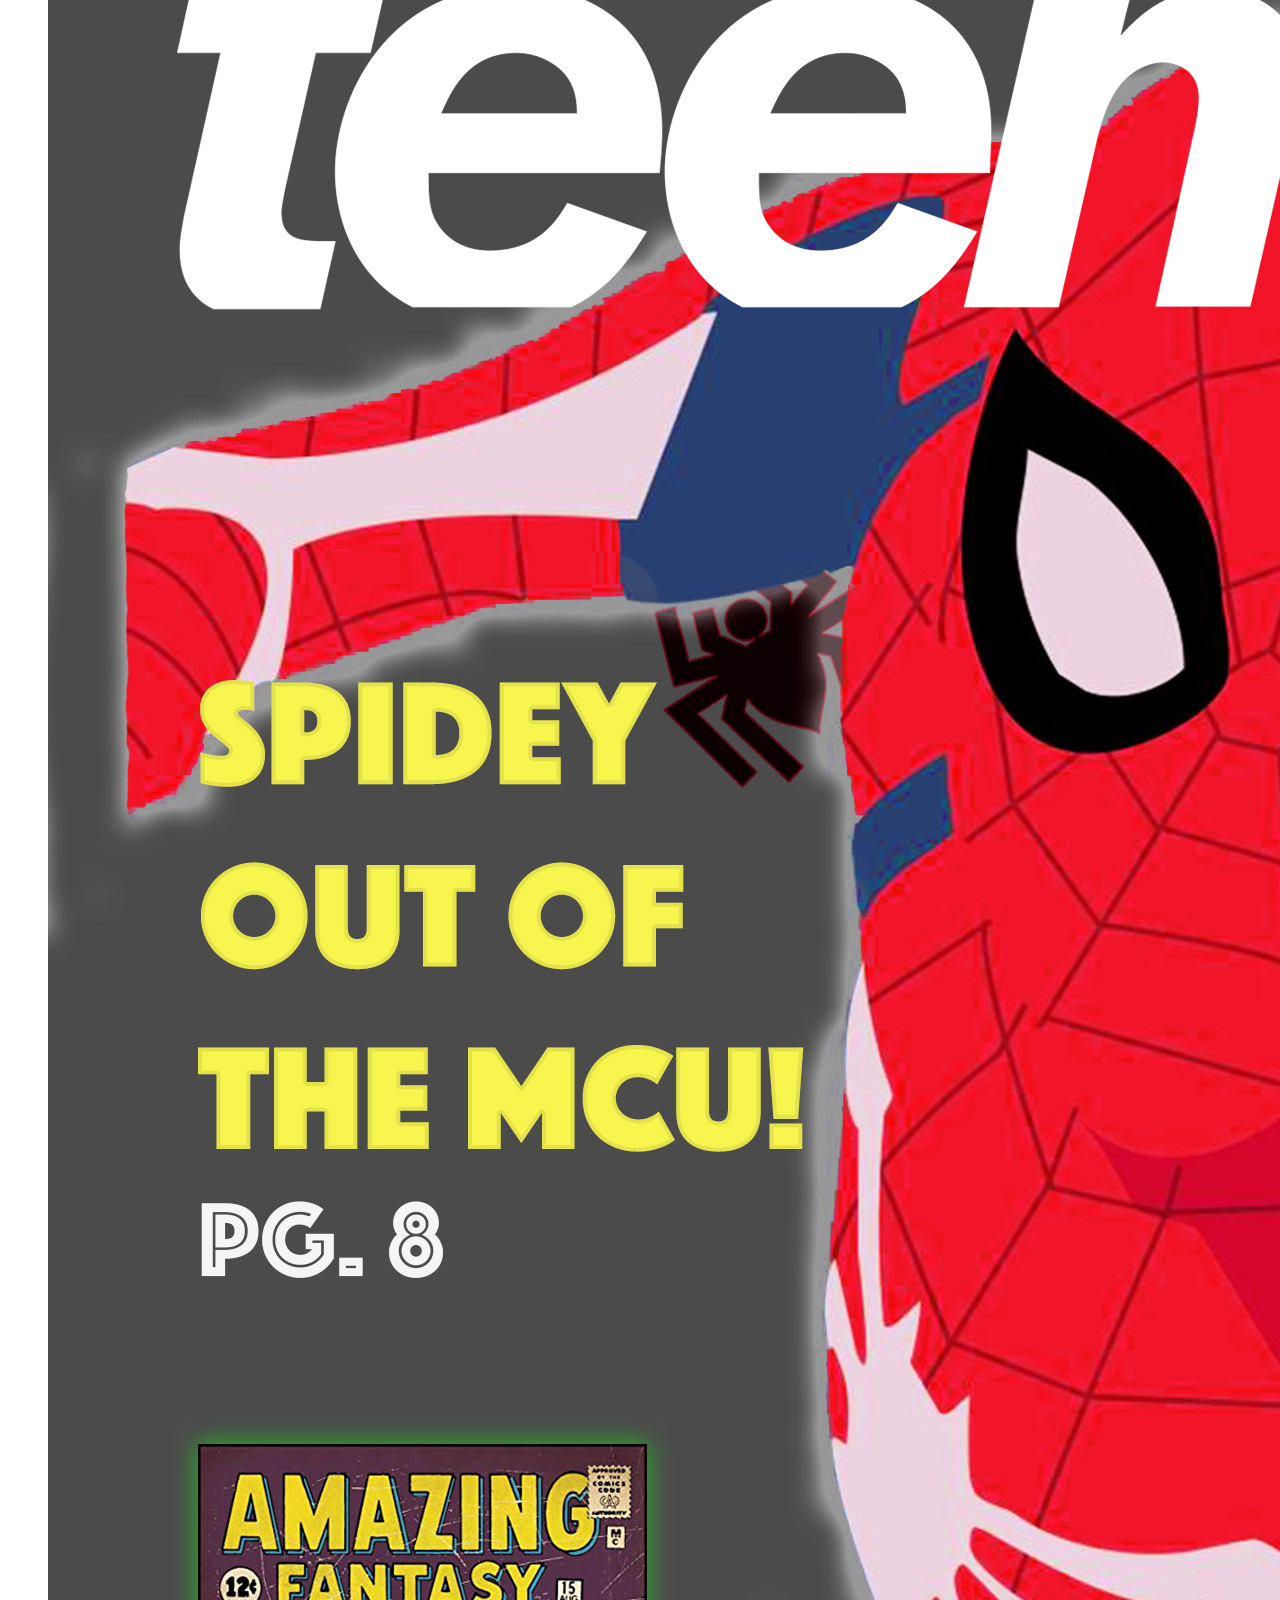
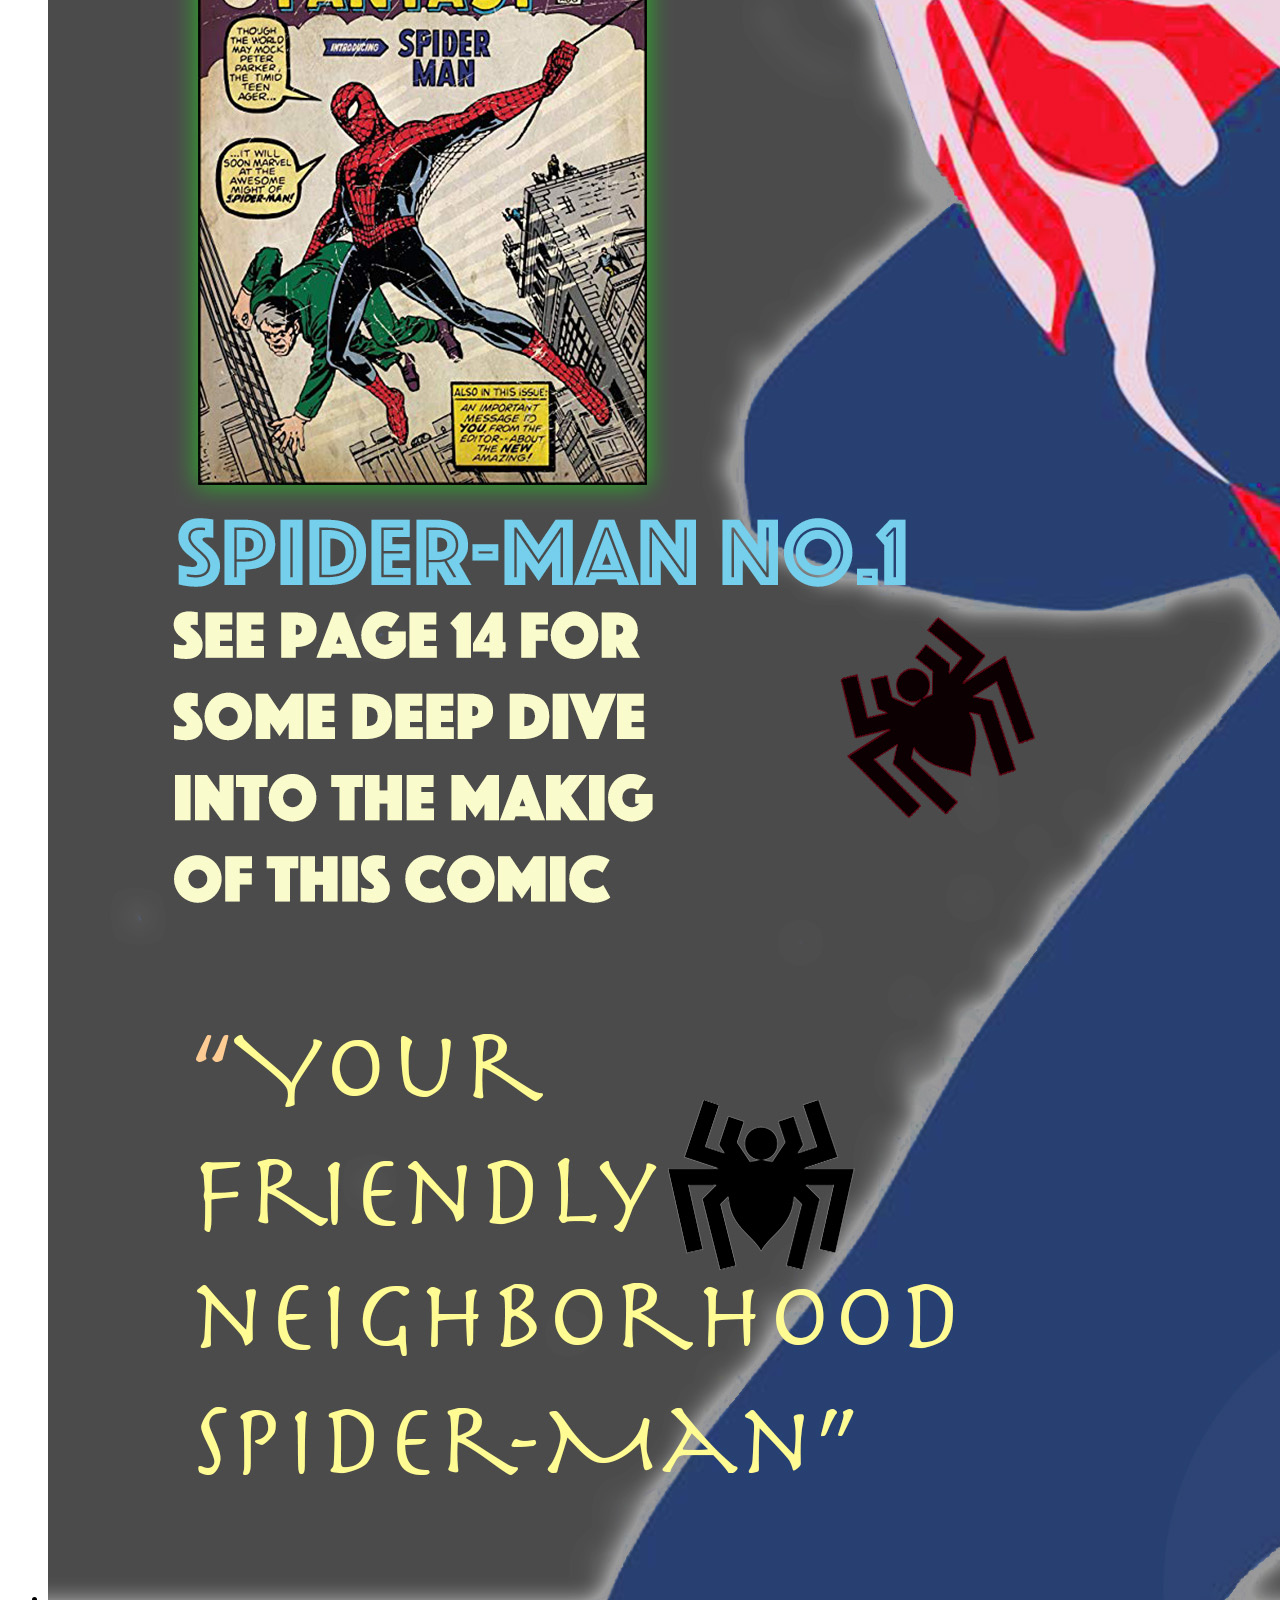
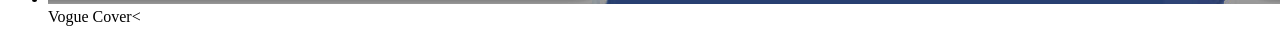
==== commit a25d2499: "Update index.html" ====
--- a/index.html
+++ b/index.html
@@ -15,6 +15,7 @@
         <li><a class="quiz" href="https://renegra.github.io/Quiz" target="_blank" >Character Quiz</a></li>
         <li><a class="knight" href="https://renegra.github.io/Becoming-a-Magic-Knight" target="_blank">An adventure to become a Magic Knight!</a></li>
         <li><a class="gate" href="https://github.com/ReneGra/goldengaterene.github.io.git" target="_blank"> Golden Gate Info Page!</a></li>
+       <li><a class="javascript" href="https://github.com/ReneGra/chaptertworene.github.io/blob/main/example.html" target="_blank"> Chapter 2 Js project</a></li>
         </ul>
                 <h2 class="title2"> Slides presentation for 11th Grade projects</h2>
         <ul class="junior">
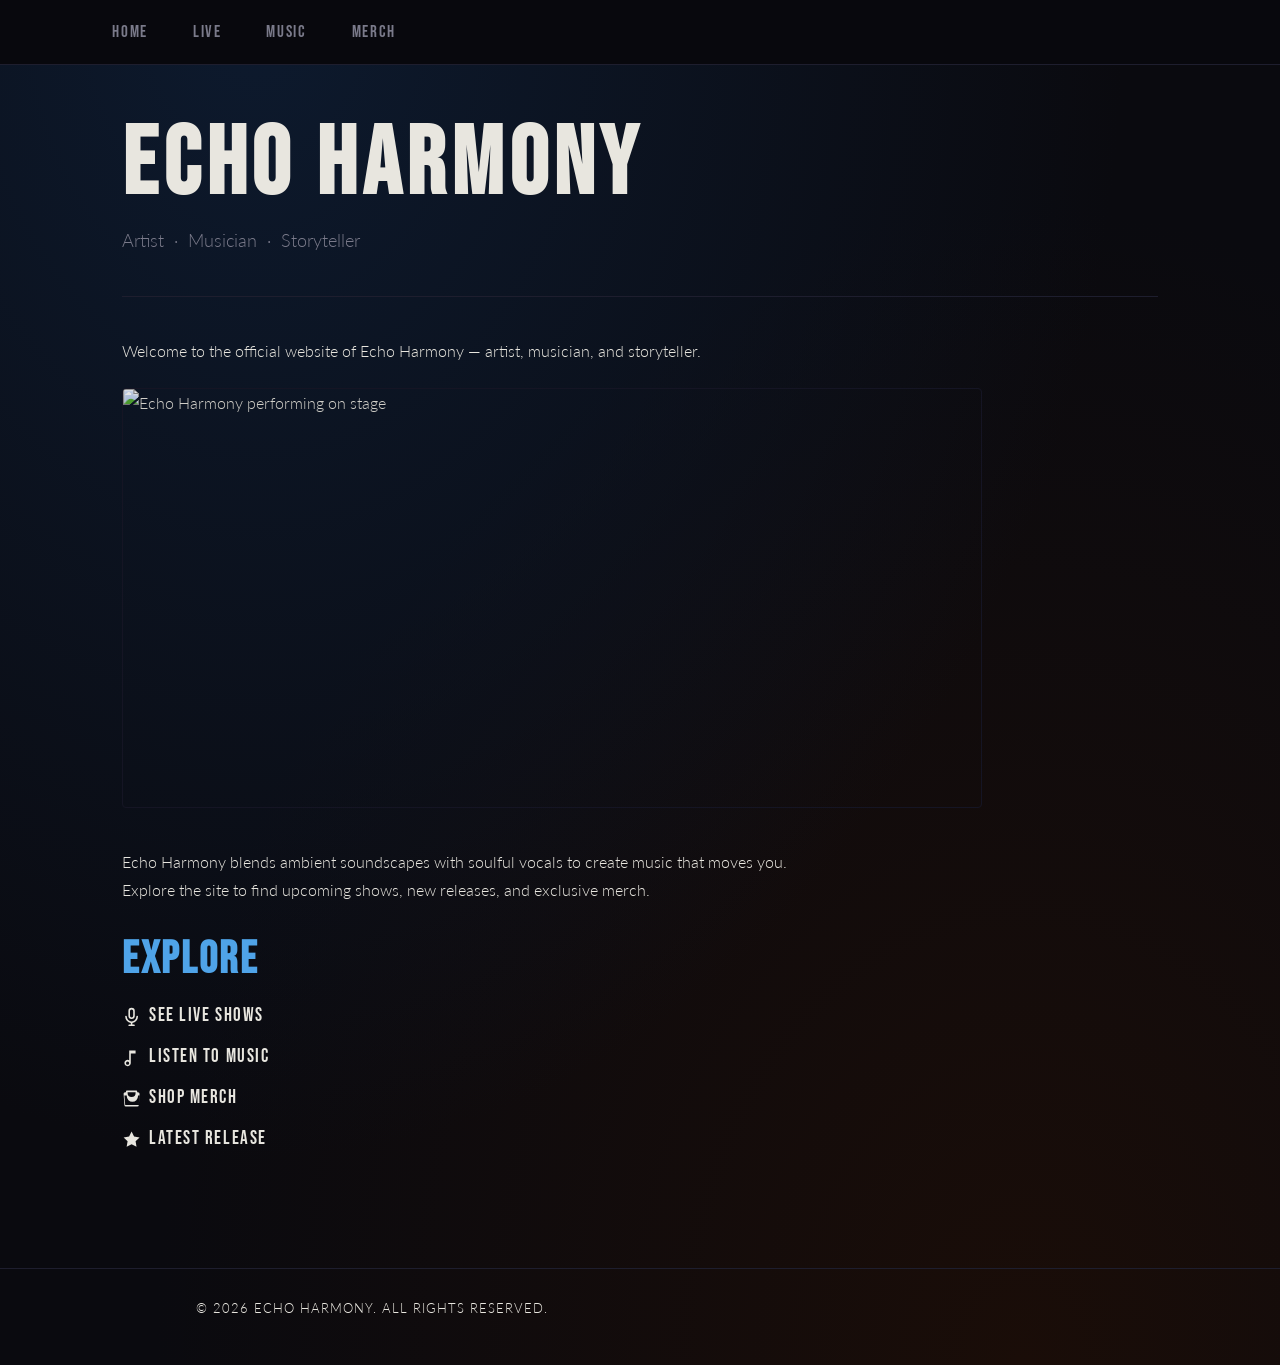
==== commit d9447be6: "Add files via upload" ====
--- a/index.html
+++ b/index.html
@@ -1,34 +1,91 @@
+<!DOCTYPE html>
+<html lang="en">
+  <head>
+    <meta charset="UTF-8" />
+    <meta name="viewport" content="width=device-width, initial-scale=1.0" />
+    <title>Echo Harmony – Home</title>
+    <link rel="stylesheet" href="style.css" />
+  </head>
 
-<!DOCTYPE html>
-<html>
-    <head>
-        <title>Rene's Page</title>
-    </head>
-    <body>
-    <img src="mepicture.jpg" alt="Profile Picture" title="Rene's Profile picture">
-    <h1 class="name" >Rene D. Grande Lopez</h1>
-        
-    <h2 class="title"> PopCode projects (12th grade)</h2>
-        <ul class="senior">
-        <li><a class="glitchmain" href="https://renegra.github.io/Glitch-Main" target="_blank">Carbon footprint project</a></li>
-        <li><a class="characterga" href="https://renegra.github.io/Choose-yours" target="_blank">Fictional Character Gallery</a></li>
-        <li><a class="quiz" href="https://renegra.github.io/Quiz" target="_blank" >Character Quiz</a></li>
-        <li><a class="knight" href="https://renegra.github.io/Becoming-a-Magic-Knight" target="_blank">An adventure to become a Magic Knight!</a></li>
-        <li><a class="gate" href="https://github.com/ReneGra/goldengaterene.github.io.git" target="_blank"> Golden Gate Info Page!</a></li>
-       <li><a class="javascript" href="https://github.com/ReneGra/chaptertworene.github.io/blob/main/example.html" target="_blank"> Chapter 2 Js project</a></li>
+  <body>
+
+    <!-- ===== SITE NAVIGATION ===== -->
+    <nav>
+      <ul>
+        <li><a href="index.html">Home</a></li>
+        <li><a href="live.html">Live</a>
+          <ul>
+            <li><a href="events.html">Events</a></li>
+          </ul>
+        </li>
+        <li><a href="music.html">Music</a>
+          <ul>
+            <li><a href="new.html">New</a></li>
+          </ul>
+        </li>
+        <li><a href="merch.html">Merch</a></li>
+      </ul>
+    </nav>
+
+    <!-- ===== PAGE CONTENT ===== -->
+    <main>
+
+      <div class="page-hero">
+        <h1>Echo Harmony</h1>
+        <p class="subtitle">Artist &nbsp;·&nbsp; Musician &nbsp;·&nbsp; Storyteller</p>
+      </div>
+
+      <p>Welcome to the official website of Echo Harmony — artist, musician, and storyteller.</p>
+
+      <!-- Artist photo on the home page -->
+      <img class="img-hero" src="images/artist-photo.jpg" alt="Echo Harmony performing on stage" />
+
+      <p>
+        Echo Harmony blends ambient soundscapes with soulful vocals to create music that moves you.
+        Explore the site to find upcoming shows, new releases, and exclusive merch.
+      </p>
+
+      <!-- Quick links to main sections -->
+      <section>
+        <h2>Explore</h2>
+        <ul class="quick-links">
+          <li>
+            <a href="live.html">
+              <!-- mic icon -->
+              <svg class="icon" viewBox="0 0 24 24" xmlns="http://www.w3.org/2000/svg"><path d="M12 1a4 4 0 0 1 4 4v6a4 4 0 0 1-8 0V5a4 4 0 0 1 4-4zm0 2a2 2 0 0 0-2 2v6a2 2 0 0 0 4 0V5a2 2 0 0 0-2-2zm7 8a1 1 0 0 1 1 1 8 8 0 0 1-7 7.94V22h2a1 1 0 0 1 0 2H9a1 1 0 0 1 0-2h2v-2.06A8 8 0 0 1 4 12a1 1 0 0 1 2 0 6 6 0 0 0 12 0 1 1 0 0 1 1-1z"/></svg>
+              See Live Shows
+            </a>
+          </li>
+          <li>
+            <a href="music.html">
+              <!-- music note icon -->
+              <svg class="icon" viewBox="0 0 24 24" xmlns="http://www.w3.org/2000/svg"><path d="M9 3v12.26A4 4 0 1 0 11 19V7h6V3H9zm-2 18a2 2 0 1 1 0-4 2 2 0 0 1 0 4z"/></svg>
+              Listen to Music
+            </a>
+          </li>
+          <li>
+            <a href="merch.html">
+              <!-- shopping bag icon -->
+              <svg class="icon" viewBox="0 0 24 24" xmlns="http://www.w3.org/2000/svg"><path d="M6 2a1 1 0 0 0-1 1v1H4a2 2 0 0 0-2 2l1 14a2 2 0 0 0 2 2h14a2 2 0 0 0 2-2l1-14a2 2 0 0 0-2-2h-1V3a1 1 0 0 0-1-1H6zm1 2h10v1a5 5 0 0 1-10 0V4zm-3 4h2v1a7 7 0 0 0 14 0V8h2l-1 12H4L3 8z"/></svg>
+              Shop Merch
+            </a>
+          </li>
+          <li>
+            <a href="new.html">
+              <!-- star icon -->
+              <svg class="icon" viewBox="0 0 24 24" xmlns="http://www.w3.org/2000/svg"><path d="M12 2l3.09 6.26L22 9.27l-5 4.87 1.18 6.88L12 17.77l-6.18 3.25L7 14.14 2 9.27l6.91-1.01L12 2z"/></svg>
+              Latest Release
+            </a>
+          </li>
         </ul>
-                <h2 class="title2"> Slides presentation for 11th Grade projects</h2>
-        <ul class="junior">
-            <li class="tictactoe"> <a href="https://docs.google.com/presentation/d/1_PvSkZu8YPKrfBCCKJByyESct7gOE3K5gCRawrXVl4o/edit#slide=id.p"> TicTacToe project slidesshow</a></li>
-             <li class="chatbot"> <a href="https://docs.google.com/presentation/d/1r46-Fgymc89Pl5FHG8bIX-vIghypXhYqIQqaU1FU840/edit#slide=id.p"> Chatbot project slidesshow</a></li>
-                </ul>
-        
-        <ul class="sophomore"> 
-            <li class="albumco"> <img class="album" src="Final project.pdf" alt="Album Cover for Final" title="Album Cover">Album Cover</li>
-            <li class="illustra"> <img class="album" src="Grande Rene Illustratior-01.png" alt="Illustrator Logo" title="Logo for Visual Design">Visual Design Logo</li>
-            <li class="comic"> <a class="comicpdf" href="https://github.com/ReneGra/renegra.github.io/blob/main/GrandeReneComic.pdf">Comic done on Illustrator</a></li>
-            <li class="ballerina"> <img class="balle" src="Grande_Rene_Ballerina.psd" alt="Ballerina" title="Ballerina recolor">Ballerina Recolored from black and white</li>
-            <li class="vogue"> <img class="spidey" src="Grande_Rene_Draft1.jpg" alt="Spidey Cover" title="Vogue Cover">Vogue Cover<</li>    
-            
-    </body>
+      </section>
+
+    </main>
+
+    <!-- ===== FOOTER ===== -->
+    <footer>
+      <p>&copy; 2026 Echo Harmony. All rights reserved.</p>
+    </footer>
+
+  </body>
 </html>
--- a/style.css
+++ b/style.css
@@ -0,0 +1,375 @@
+/* ===================================================
+   ECHO HARMONY — style.css
+   Dark concert aesthetic: deep blacks, electric blue,
+   warm amber accents. Font: Bebas Neue + Lato.
+   =================================================== */
+
+@import url('https://fonts.googleapis.com/css2?family=Bebas+Neue&family=Lato:ital,wght@0,300;0,400;0,700;1,300&display=swap');
+
+/* ---- CSS Variables ---- */
+:root {
+  --bg-deep:      #0a0a0f;
+  --bg-card:      #111118;
+  --bg-nav:       #08080d;
+  --accent-blue:  #4fa3e8;
+  --accent-amber: #e8a84f;
+  --text-primary: #e8e6df;
+  --text-muted:   #7a7a8a;
+  --border:       #1e1e2e;
+  --font-display: 'Bebas Neue', sans-serif;
+  --font-body:    'Lato', sans-serif;
+}
+
+/* ---- Reset & Base ---- */
+*, *::before, *::after {
+  box-sizing: border-box;
+  margin: 0;
+  padding: 0;
+}
+
+html {
+  scroll-behavior: smooth;
+}
+
+body {
+  background-color: var(--bg-deep);
+  color: var(--text-primary);
+  font-family: var(--font-body);
+  font-weight: 300;
+  font-size: 1rem;
+  line-height: 1.7;
+  min-height: 100vh;
+  /* subtle noise texture feel via gradient */
+  background-image: radial-gradient(ellipse at 20% 0%, #0d1a2e 0%, transparent 60%),
+                    radial-gradient(ellipse at 80% 100%, #1a0d08 0%, transparent 60%);
+}
+
+/* ---- Typography ---- */
+h1, h2, h3, h4 {
+  font-family: var(--font-display);
+  letter-spacing: 0.06em;
+  line-height: 1.1;
+}
+
+h1 {
+  font-size: clamp(3rem, 8vw, 6rem);
+  color: var(--text-primary);
+  margin-bottom: 0.5rem;
+}
+
+h2 {
+  font-size: clamp(1.8rem, 4vw, 2.8rem);
+  color: var(--accent-blue);
+  margin-bottom: 1rem;
+  margin-top: 2rem;
+}
+
+h3 {
+  font-size: 1.4rem;
+  color: var(--accent-amber);
+  margin-bottom: 0.4rem;
+}
+
+p {
+  color: var(--text-primary);
+  margin-bottom: 1rem;
+  max-width: 680px;
+}
+
+em {
+  color: var(--accent-amber);
+  font-style: italic;
+}
+
+strong {
+  color: var(--accent-blue);
+  font-weight: 700;
+}
+
+/* ---- Links ---- */
+a {
+  color: var(--accent-blue);
+  text-decoration: none;
+  transition: color 0.2s ease;
+}
+
+a:hover {
+  color: var(--accent-amber);
+}
+
+/* ---- Navigation ---- */
+nav {
+  background-color: var(--bg-nav);
+  border-bottom: 1px solid var(--border);
+  padding: 0 2rem;
+  position: sticky;
+  top: 0;
+  z-index: 100;
+}
+
+nav > ul {
+  display: flex;
+  list-style: none;
+  gap: 0;
+  max-width: 1100px;
+  margin: 0 auto;
+}
+
+nav > ul > li {
+  position: relative;
+}
+
+nav > ul > li > a {
+  display: block;
+  padding: 1.1rem 1.4rem;
+  font-family: var(--font-display);
+  font-size: 1.05rem;
+  letter-spacing: 0.1em;
+  color: var(--text-muted);
+  transition: color 0.2s ease, background 0.2s ease;
+}
+
+nav > ul > li > a:hover {
+  color: var(--text-primary);
+  background-color: rgba(79, 163, 232, 0.06);
+}
+
+/* Dropdown */
+nav ul ul {
+  display: none;
+  position: absolute;
+  top: 100%;
+  left: 0;
+  background-color: var(--bg-card);
+  border: 1px solid var(--border);
+  list-style: none;
+  min-width: 140px;
+  z-index: 200;
+}
+
+nav ul li:hover > ul {
+  display: block;
+}
+
+nav ul ul li a {
+  display: block;
+  padding: 0.7rem 1.2rem;
+  font-family: var(--font-body);
+  font-size: 0.85rem;
+  letter-spacing: 0.08em;
+  text-transform: uppercase;
+  color: var(--text-muted);
+  transition: color 0.2s, background 0.2s;
+}
+
+nav ul ul li a:hover {
+  color: var(--accent-blue);
+  background-color: rgba(79, 163, 232, 0.07);
+}
+
+/* ---- Main Content ---- */
+main {
+  max-width: 1100px;
+  margin: 0 auto;
+  padding: 3rem 2rem 4rem;
+}
+
+/* ---- Page Hero ---- */
+.page-hero {
+  border-bottom: 1px solid var(--border);
+  padding-bottom: 1.5rem;
+  margin-bottom: 2.5rem;
+}
+
+.page-hero p.subtitle {
+  font-size: 1.1rem;
+  color: var(--text-muted);
+  margin-top: 0.3rem;
+}
+
+/* ---- Images ---- */
+img {
+  display: block;
+  border-radius: 4px;
+}
+
+.img-hero {
+  width: 100%;
+  max-width: 860px;
+  height: 420px;
+  object-fit: cover;
+  margin: 1.5rem 0 2.5rem;
+  border: 1px solid var(--border);
+  filter: brightness(0.88) contrast(1.05);
+}
+
+.img-album {
+  width: 260px;
+  height: 260px;
+  object-fit: cover;
+  margin: 1.2rem 0 1.8rem;
+  border: 1px solid var(--border);
+}
+
+.img-single {
+  width: 200px;
+  height: 200px;
+  object-fit: cover;
+  margin: 1rem 0 1.5rem;
+  border: 1px solid var(--border);
+}
+
+figure {
+  margin: 1.5rem 0 2.5rem;
+}
+
+figure img {
+  width: 100%;
+  max-width: 860px;
+  height: 420px;
+  object-fit: cover;
+  border: 1px solid var(--border);
+  filter: brightness(0.88) contrast(1.05);
+}
+
+figcaption {
+  margin-top: 0.5rem;
+  font-size: 0.8rem;
+  color: var(--text-muted);
+  letter-spacing: 0.05em;
+  text-transform: uppercase;
+}
+
+/* ---- Sections ---- */
+section {
+  margin-bottom: 3rem;
+}
+
+/* ---- Cards (articles) ---- */
+article {
+  background-color: var(--bg-card);
+  border: 1px solid var(--border);
+  border-left: 3px solid var(--accent-blue);
+  padding: 1.2rem 1.5rem;
+  margin-bottom: 1rem;
+  transition: border-color 0.2s ease, transform 0.2s ease;
+}
+
+article:hover {
+  border-left-color: var(--accent-amber);
+  transform: translateX(4px);
+}
+
+article p {
+  color: var(--text-muted);
+  margin-bottom: 0.4rem;
+}
+
+article p:last-child {
+  margin-bottom: 0;
+}
+
+/* ---- Quick Links List (home page) ---- */
+.quick-links {
+  list-style: none;
+  display: flex;
+  flex-direction: column;
+  gap: 0.5rem;
+  padding: 0;
+}
+
+.quick-links li a {
+  display: inline-flex;
+  align-items: center;
+  gap: 0.5rem;
+  font-family: var(--font-display);
+  font-size: 1.2rem;
+  letter-spacing: 0.08em;
+  color: var(--text-primary);
+  transition: color 0.2s, gap 0.2s;
+}
+
+.quick-links li a:hover {
+  color: var(--accent-blue);
+  gap: 0.9rem;
+}
+
+/* ---- Streaming Links ---- */
+.stream-links {
+  display: flex;
+  flex-wrap: wrap;
+  gap: 0.8rem;
+  margin: 1rem 0;
+}
+
+.stream-links a {
+  display: inline-flex;
+  align-items: center;
+  gap: 0.4rem;
+  background-color: var(--bg-card);
+  border: 1px solid var(--border);
+  color: var(--text-primary);
+  padding: 0.5rem 1rem;
+  border-radius: 2px;
+  font-size: 0.85rem;
+  letter-spacing: 0.06em;
+  text-transform: uppercase;
+  transition: border-color 0.2s, color 0.2s;
+}
+
+.stream-links a:hover {
+  border-color: var(--accent-blue);
+  color: var(--accent-blue);
+}
+
+/* ---- Breadcrumb ---- */
+.breadcrumb {
+  color: var(--text-muted);
+  font-size: 0.85rem;
+  margin-bottom: 1.5rem;
+  letter-spacing: 0.05em;
+  text-transform: uppercase;
+}
+
+.breadcrumb a {
+  color: var(--text-muted);
+}
+
+.breadcrumb a:hover {
+  color: var(--accent-blue);
+}
+
+/* ---- Arrow / CTA links ---- */
+a.cta-link {
+  display: inline-flex;
+  align-items: center;
+  gap: 0.4rem;
+  font-family: var(--font-display);
+  font-size: 1.1rem;
+  letter-spacing: 0.08em;
+  color: var(--accent-blue);
+}
+
+a.cta-link:hover {
+  color: var(--accent-amber);
+}
+
+/* ---- Footer ---- */
+footer {
+  border-top: 1px solid var(--border);
+  padding: 1.8rem 2rem;
+  text-align: center;
+  color: var(--text-muted);
+  font-size: 0.8rem;
+  letter-spacing: 0.08em;
+  text-transform: uppercase;
+}
+
+/* ---- Icon helper ---- */
+.icon {
+  display: inline-block;
+  width: 1em;
+  height: 1em;
+  vertical-align: middle;
+  fill: currentColor;
+}
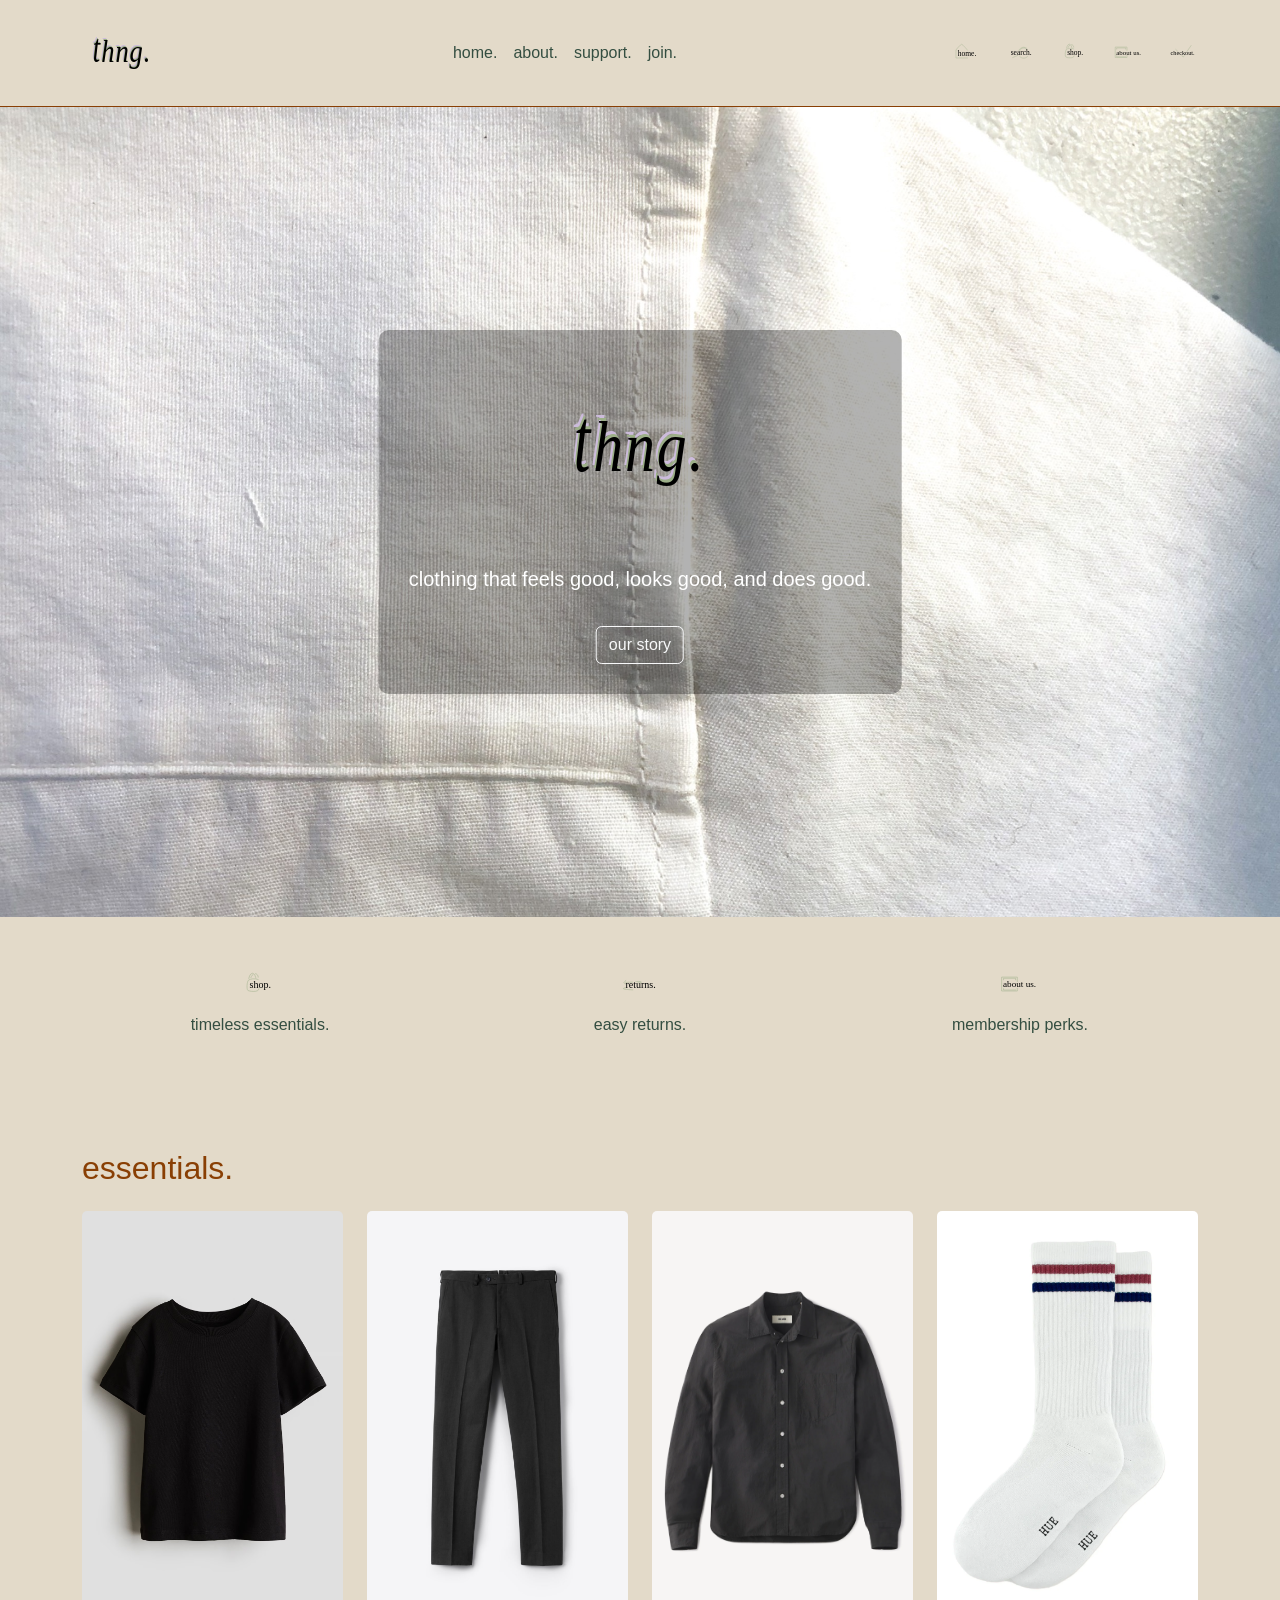
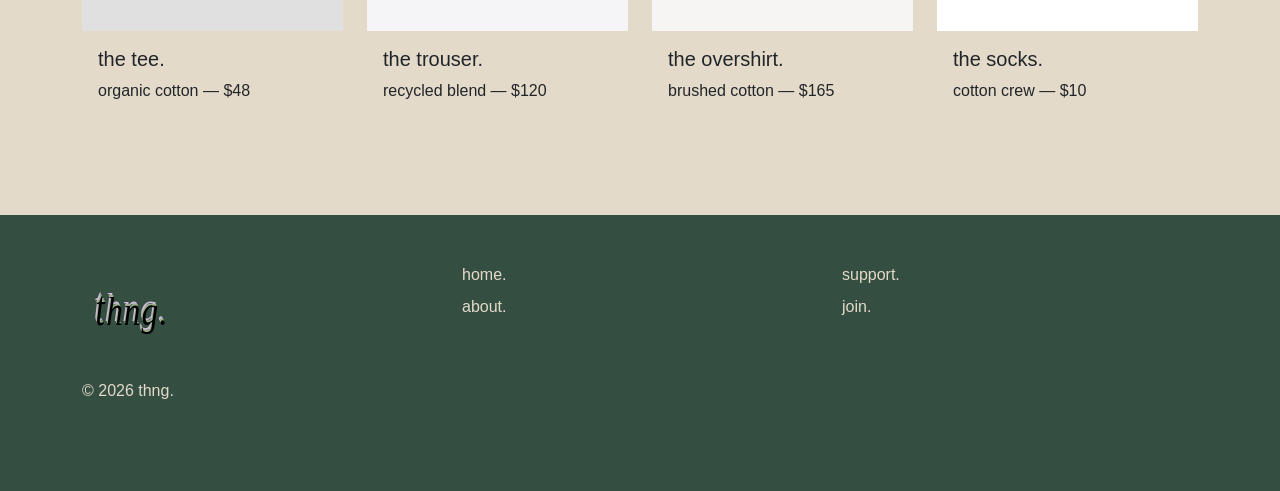
==== commit 0ae1162a: "Add files via upload" ====
--- a/index.html
+++ b/index.html
@@ -1,91 +1,276 @@
 <!DOCTYPE html>
 <html lang="en">
-  <head>
-    <meta charset="UTF-8" />
-    <meta name="viewport" content="width=device-width, initial-scale=1.0" />
-    <title>Echo Harmony – Home</title>
-    <link rel="stylesheet" href="style.css" />
-  </head>
-
-  <body>
-
-    <!-- ===== SITE NAVIGATION ===== -->
-    <nav>
-      <ul>
-        <li><a href="index.html">Home</a></li>
-        <li><a href="live.html">Live</a>
-          <ul>
-            <li><a href="events.html">Events</a></li>
-          </ul>
-        </li>
-        <li><a href="music.html">Music</a>
-          <ul>
-            <li><a href="new.html">New</a></li>
-          </ul>
-        </li>
-        <li><a href="merch.html">Merch</a></li>
-      </ul>
-    </nav>
-
-    <!-- ===== PAGE CONTENT ===== -->
-    <main>
-
-      <div class="page-hero">
-        <h1>Echo Harmony</h1>
-        <p class="subtitle">Artist &nbsp;·&nbsp; Musician &nbsp;·&nbsp; Storyteller</p>
-      </div>
-
-      <p>Welcome to the official website of Echo Harmony — artist, musician, and storyteller.</p>
-
-      <!-- Artist photo on the home page -->
-      <img class="img-hero" src="images/artist-photo.jpg" alt="Echo Harmony performing on stage" />
-
-      <p>
-        Echo Harmony blends ambient soundscapes with soulful vocals to create music that moves you.
-        Explore the site to find upcoming shows, new releases, and exclusive merch.
-      </p>
-
-      <!-- Quick links to main sections -->
-      <section>
-        <h2>Explore</h2>
-        <ul class="quick-links">
-          <li>
-            <a href="live.html">
-              <!-- mic icon -->
-              <svg class="icon" viewBox="0 0 24 24" xmlns="http://www.w3.org/2000/svg"><path d="M12 1a4 4 0 0 1 4 4v6a4 4 0 0 1-8 0V5a4 4 0 0 1 4-4zm0 2a2 2 0 0 0-2 2v6a2 2 0 0 0 4 0V5a2 2 0 0 0-2-2zm7 8a1 1 0 0 1 1 1 8 8 0 0 1-7 7.94V22h2a1 1 0 0 1 0 2H9a1 1 0 0 1 0-2h2v-2.06A8 8 0 0 1 4 12a1 1 0 0 1 2 0 6 6 0 0 0 12 0 1 1 0 0 1 1-1z"/></svg>
-              See Live Shows
-            </a>
-          </li>
-          <li>
-            <a href="music.html">
-              <!-- music note icon -->
-              <svg class="icon" viewBox="0 0 24 24" xmlns="http://www.w3.org/2000/svg"><path d="M9 3v12.26A4 4 0 1 0 11 19V7h6V3H9zm-2 18a2 2 0 1 1 0-4 2 2 0 0 1 0 4z"/></svg>
-              Listen to Music
-            </a>
-          </li>
-          <li>
-            <a href="merch.html">
-              <!-- shopping bag icon -->
-              <svg class="icon" viewBox="0 0 24 24" xmlns="http://www.w3.org/2000/svg"><path d="M6 2a1 1 0 0 0-1 1v1H4a2 2 0 0 0-2 2l1 14a2 2 0 0 0 2 2h14a2 2 0 0 0 2-2l1-14a2 2 0 0 0-2-2h-1V3a1 1 0 0 0-1-1H6zm1 2h10v1a5 5 0 0 1-10 0V4zm-3 4h2v1a7 7 0 0 0 14 0V8h2l-1 12H4L3 8z"/></svg>
-              Shop Merch
-            </a>
-          </li>
-          <li>
-            <a href="new.html">
-              <!-- star icon -->
-              <svg class="icon" viewBox="0 0 24 24" xmlns="http://www.w3.org/2000/svg"><path d="M12 2l3.09 6.26L22 9.27l-5 4.87 1.18 6.88L12 17.77l-6.18 3.25L7 14.14 2 9.27l6.91-1.01L12 2z"/></svg>
-              Latest Release
-            </a>
-          </li>
-        </ul>
-      </section>
-
-    </main>
-
-    <!-- ===== FOOTER ===== -->
-    <footer>
-      <p>&copy; 2026 Echo Harmony. All rights reserved.</p>
-    </footer>
-
-  </body>
+<head>
+<meta charset="UTF-8">
+<meta name="viewport" content="width=device-width, initial-scale=1.0">
+<title>thng.</title>
+
+<link href="https://cdn.jsdelivr.net/npm/bootstrap@5.3.3/dist/css/bootstrap.min.css" rel="stylesheet">
+
+<style>
+body{
+background:#E3DAC9;
+color:#344E41;
+font-family:Helvetica, Arial, sans-serif;
+}
+
+.navbar{
+background:#E3DAC9;
+border-bottom:1px solid #893f04;
+}
+
+.nav-link{
+color:#344E41 !important;
+}
+
+.nav-link:hover{
+color:#893f04 !important;
+}
+
+.hero-overlay{
+background:rgba(0,0,0,0.3);
+padding:30px;
+border-radius:10px;
+}
+
+.section-title{
+color:#893f04;
+}
+
+.card{
+border:none;
+background:transparent;
+}
+
+.card img{
+height:420px;
+object-fit:cover;
+}
+
+.icon-link img{
+transition:0.2s;
+}
+
+.icon-link img:hover{
+opacity:0.6;
+transform:scale(1.05);
+}
+
+footer{
+background:#344E41;
+color:#E3DAC9;
+}
+
+footer a{
+color:#E3DAC9;
+text-decoration:none;
+}
+</style>
+</head>
+
+<body>
+
+<nav class="navbar navbar-expand-lg sticky-top">
+<div class="container">
+
+<a class="navbar-brand" href="index.html">
+<img src="logo_thng.svg" width="80" alt="thng logo">
+</a>
+
+<button class="navbar-toggler" type="button" data-bs-toggle="collapse" data-bs-target="#navMenu">
+<span class="navbar-toggler-icon"></span>
+</button>
+
+<div class="collapse navbar-collapse" id="navMenu">
+
+<ul class="navbar-nav mx-auto">
+<li class="nav-item"><a class="nav-link" href="index.html">home.</a></li>
+<li class="nav-item"><a class="nav-link" href="about.html">about.</a></li>
+<li class="nav-item"><a class="nav-link" href="customer-service.html">support.</a></li>
+<li class="nav-item"><a class="nav-link" href="signup.html">join.</a></li>
+</ul>
+
+<div class="d-flex gap-4 align-items-center">
+
+<a href="index.html" class="icon-link">
+<img src="home_wr.svg" width="30">
+</a>
+
+<a href="#" class="icon-link">
+<img src="search_wr.svg" width="30">
+</a>
+
+<a href="customer-service.html" class="icon-link">
+<img src="shop_wr.svg" width="30">
+</a>
+
+<a href="signup.html" class="icon-link">
+<img src="about_wr.svg" width="30">
+</a>
+
+<a href="#" class="icon-link">
+<img src="checkout_wr.svg" width="30">
+</a>
+
+</div>
+
+</div>
+</div>
+</nav>
+
+<section class="position-relative">
+
+<img
+src="Classic-Button-Up-Shirt-Sew-Along-1200-x-800-BERNINA-WeAllSew-Blog-Erica-Bunker-41.jpg"
+class="img-fluid w-100"
+style="height:90vh; object-fit:cover;"
+alt="hero"
+>
+
+<div class="position-absolute top-50 start-50 translate-middle text-center text-white hero-overlay">
+
+<img src="logo_thng.svg" width="180" class="mb-4">
+
+<p class="lead">
+clothing that feels good, looks good, and does good.
+</p>
+
+<a href="about.html" class="btn btn-outline-light mt-3">
+our story
+</a>
+
+</div>
+
+</section>
+
+<section class="container py-5">
+
+<div class="row text-center gy-4">
+
+<div class="col-md-4">
+<img src="shop_wr.svg" width="40" class="mb-2">
+<p>timeless essentials.</p>
+</div>
+
+<div class="col-md-4">
+<img src="returns_wr.svg" width="40" class="mb-2">
+<p>easy returns.</p>
+</div>
+
+<div class="col-md-4">
+<img src="about_wr.svg" width="40" class="mb-2">
+<p>membership perks.</p>
+</div>
+
+</div>
+
+</section>
+
+<section class="container py-5">
+
+<h2 class="section-title mb-4">essentials.</h2>
+
+<div class="row g-4">
+
+<div class="col-md-3">
+<div class="card h-100">
+
+<img
+src="fb1ec5f3e79a3009b91bc9f12dc45156f01ded57.jpg.avif"
+class="card-img-top"
+alt="tee"
+>
+
+<div class="card-body">
+<h5 class="card-title">the tee.</h5>
+<p class="card-text">organic cotton — $48</p>
+</div>
+
+</div>
+</div>
+
+<div class="col-md-3">
+<div class="card h-100">
+
+<img
+src="25899_dbb11475c23aa0be58b6cb7e372abf43_size6.jpg"
+class="card-img-top"
+alt="trousers"
+>
+
+<div class="card-body">
+<h5 class="card-title">the trouser.</h5>
+<p class="card-text">recycled blend — $120</p>
+</div>
+
+</div>
+</div>
+
+<div class="col-md-3">
+<div class="card h-100">
+
+<img
+src="BW13116.319WBK_MAINSTAYCOTTONSHIRT_WASHEDBLACK_1.jpg.webp"
+class="card-img-top"
+alt="shirt"
+>
+
+<div class="card-body">
+<h5 class="card-title">the overshirt.</h5>
+<p class="card-text">brushed cotton — $165</p>
+</div>
+
+</div>
+</div>
+
+<div class="col-md-3">
+<div class="card h-100">
+
+<img
+src="24739sp-mens-must-have-crew-white-baroque-rose-navy-peony_1.jpg.webp"
+class="card-img-top"
+alt="socks"
+>
+
+<div class="card-body">
+<h5 class="card-title">the socks.</h5>
+<p class="card-text">cotton crew — $10</p>
+</div>
+
+</div>
+</div>
+
+</div>
+
+</section>
+
+<footer class="py-5 mt-5">
+
+<div class="container">
+
+<div class="row">
+
+<div class="col-md-4 mb-4">
+<img src="logo_thng.svg" width="100" class="mb-3">
+<p>© 2026 thng.</p>
+</div>
+
+<div class="col-md-4">
+<a href="index.html" class="d-block mb-2">home.</a>
+<a href="about.html" class="d-block mb-2">about.</a>
+</div>
+
+<div class="col-md-4">
+<a href="customer-service.html" class="d-block mb-2">support.</a>
+<a href="signup.html" class="d-block mb-2">join.</a>
+</div>
+
+</div>
+
+</div>
+
+</footer>
+
+<script src="https://cdn.jsdelivr.net/npm/bootstrap@5.3.3/dist/js/bootstrap.bundle.min.js"></script>
+</body>
 </html>
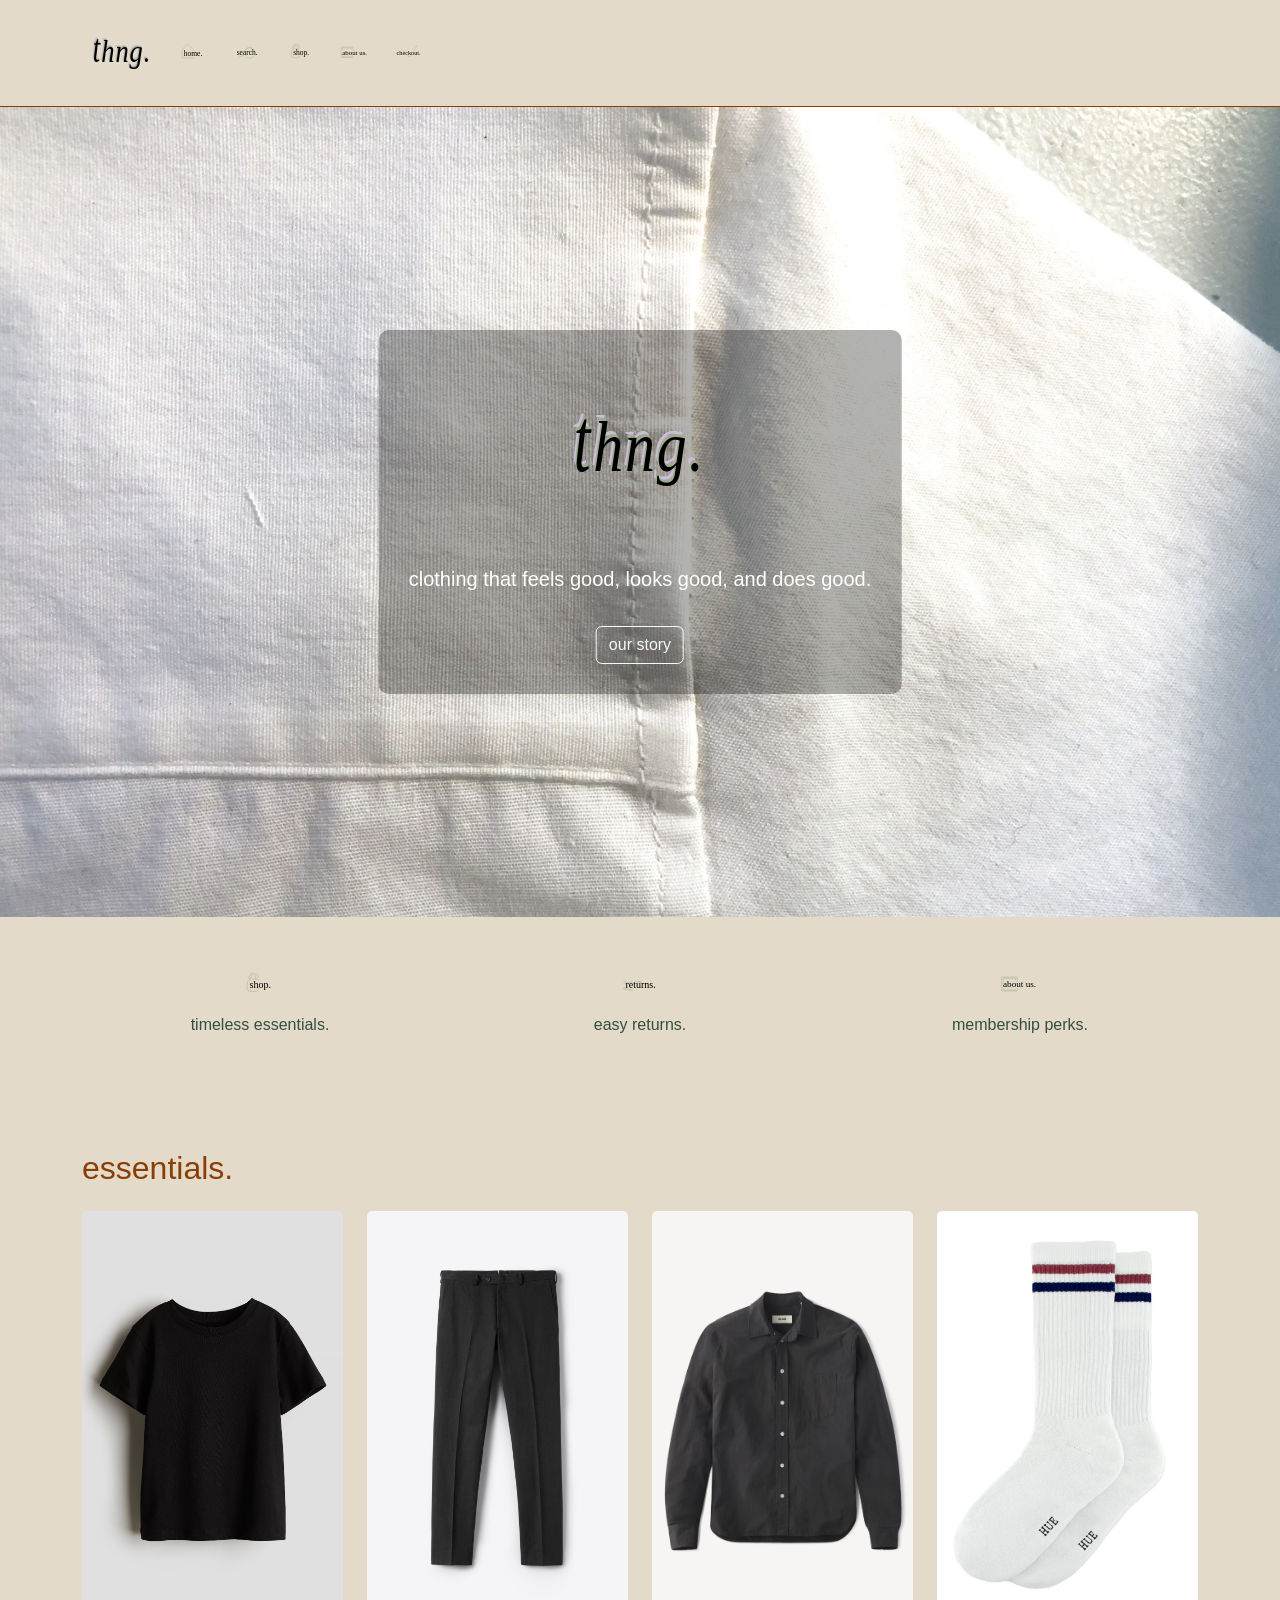
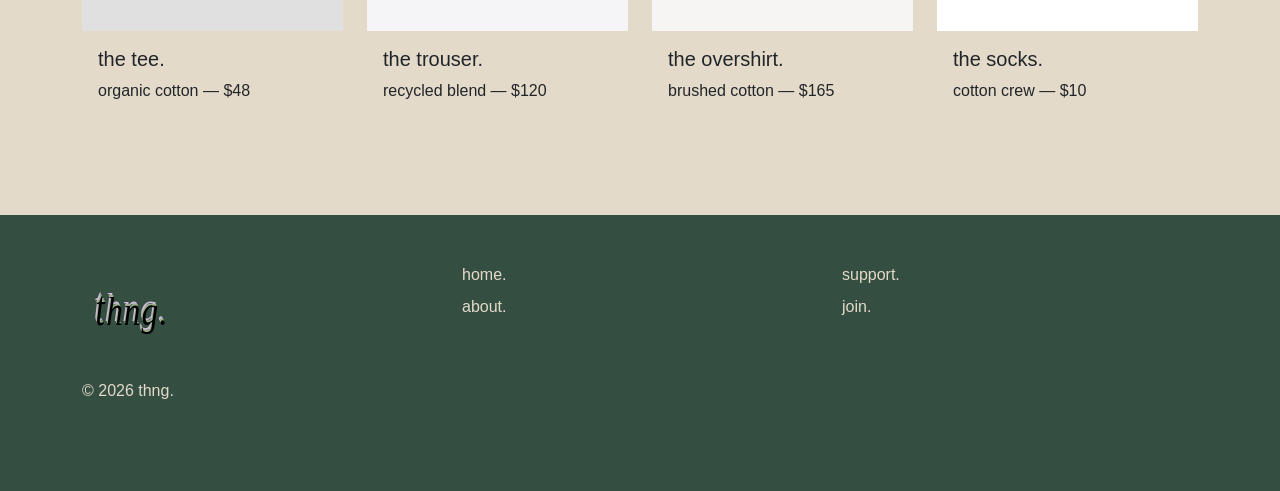
==== commit b14e0c48: "index.html" ====
--- a/index.html
+++ b/index.html
@@ -83,12 +83,7 @@
 
 <div class="collapse navbar-collapse" id="navMenu">
 
-<ul class="navbar-nav mx-auto">
-<li class="nav-item"><a class="nav-link" href="index.html">home.</a></li>
-<li class="nav-item"><a class="nav-link" href="about.html">about.</a></li>
-<li class="nav-item"><a class="nav-link" href="customer-service.html">support.</a></li>
-<li class="nav-item"><a class="nav-link" href="signup.html">join.</a></li>
-</ul>
+
 
 <div class="d-flex gap-4 align-items-center">
 
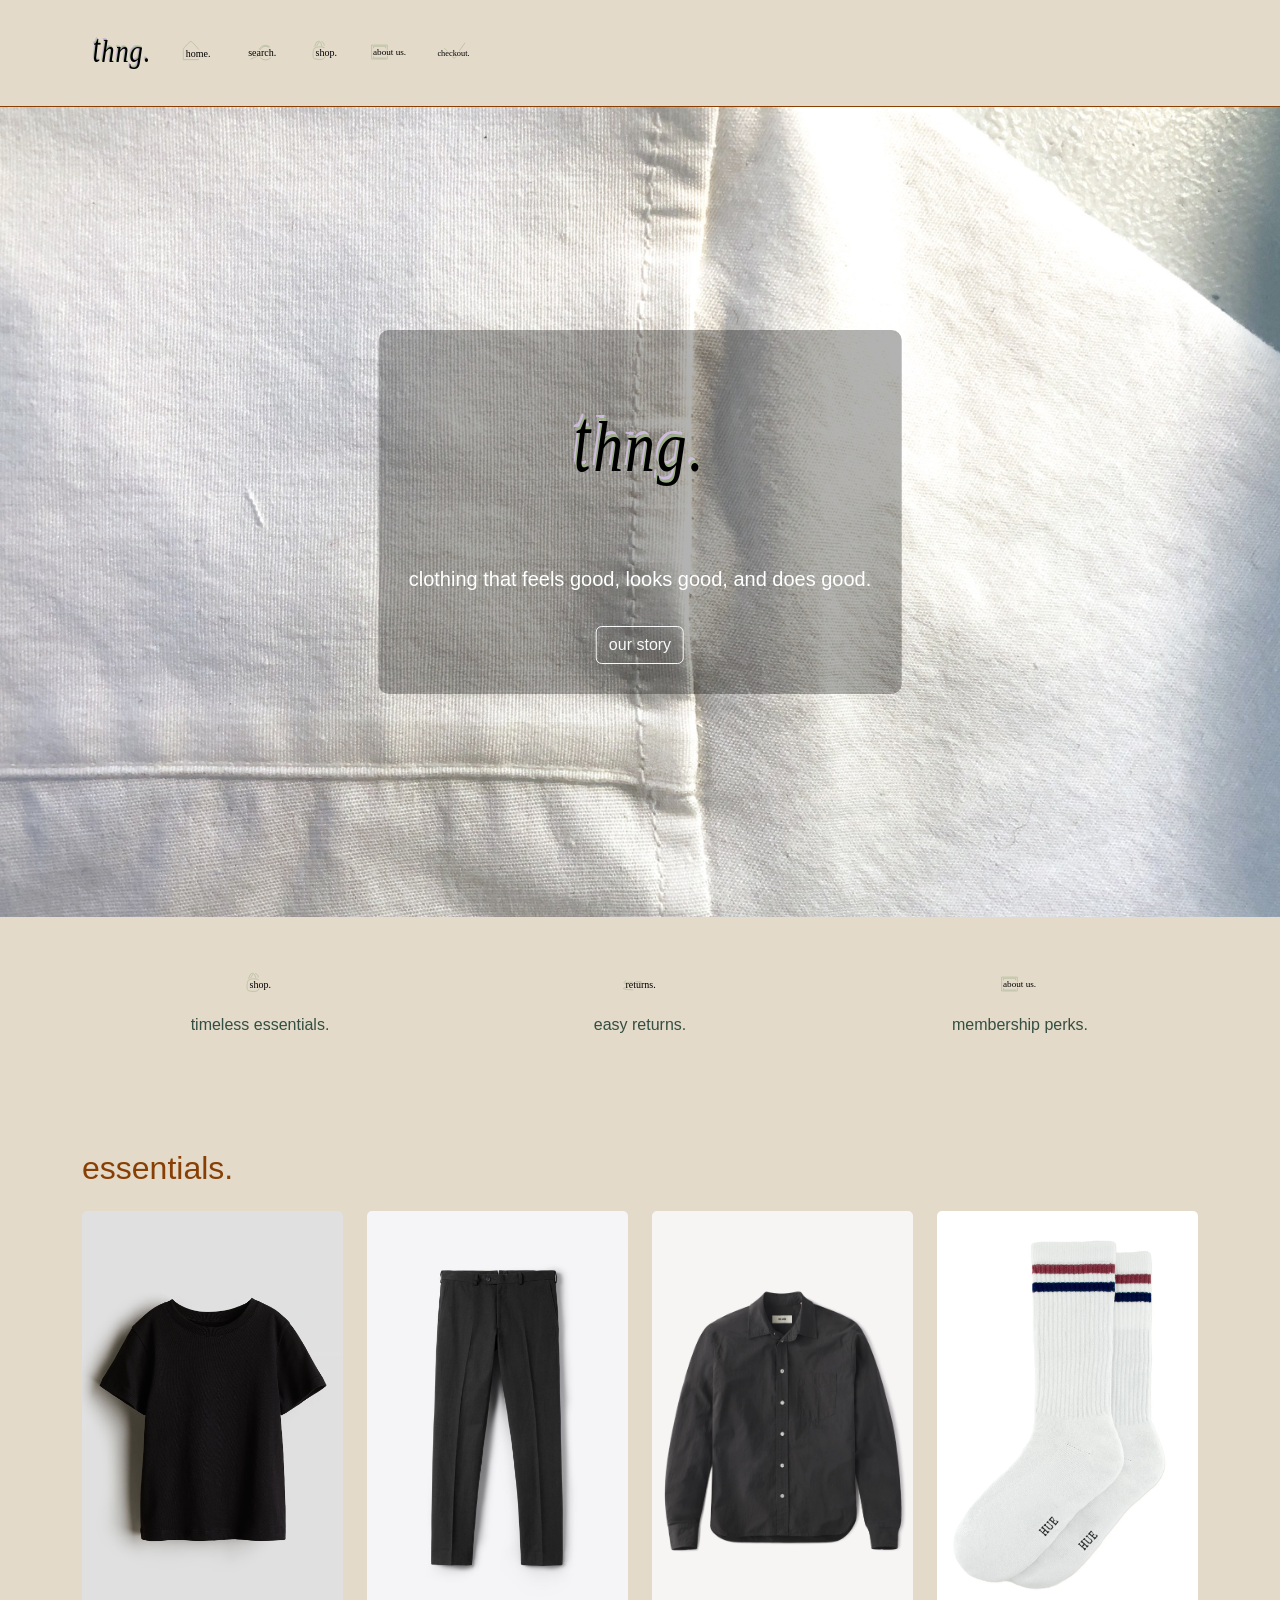
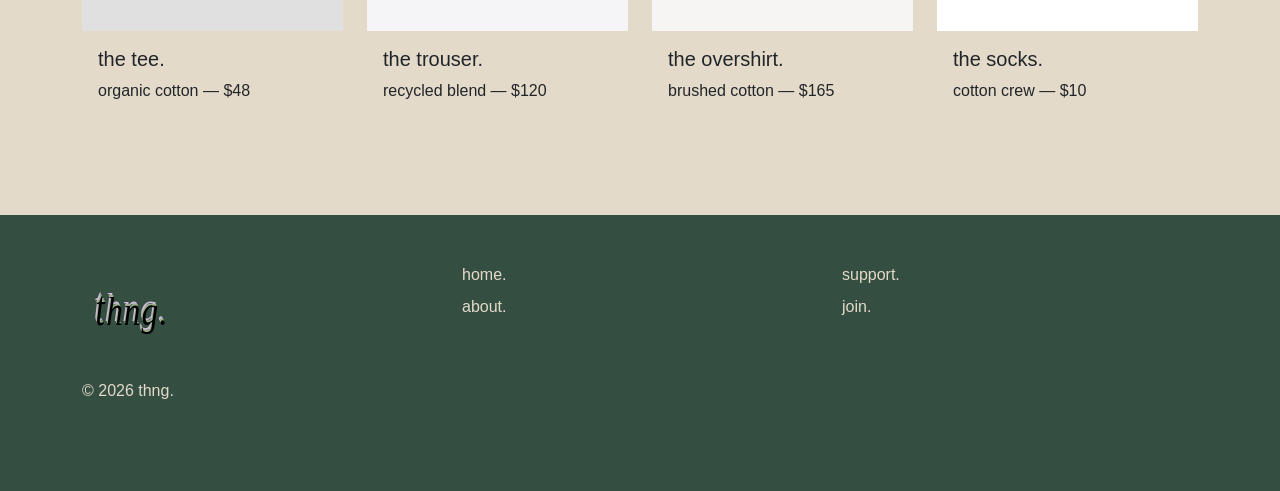
==== commit 41585fff: "index.html" ====
--- a/index.html
+++ b/index.html
@@ -88,23 +88,23 @@
 <div class="d-flex gap-4 align-items-center">
 
 <a href="index.html" class="icon-link">
-<img src="home_wr.svg" width="30">
+<img src="home_wr.svg" width="40">
 </a>
 
 <a href="#" class="icon-link">
-<img src="search_wr.svg" width="30">
+<img src="search_wr.svg" width="40">
 </a>
 
 <a href="customer-service.html" class="icon-link">
-<img src="shop_wr.svg" width="30">
+<img src="shop_wr.svg" width="40">
 </a>
 
 <a href="signup.html" class="icon-link">
-<img src="about_wr.svg" width="30">
+<img src="about_wr.svg" width="40">
 </a>
 
 <a href="#" class="icon-link">
-<img src="checkout_wr.svg" width="30">
+<img src="checkout_wr.svg" width="40">
 </a>
 
 </div>
